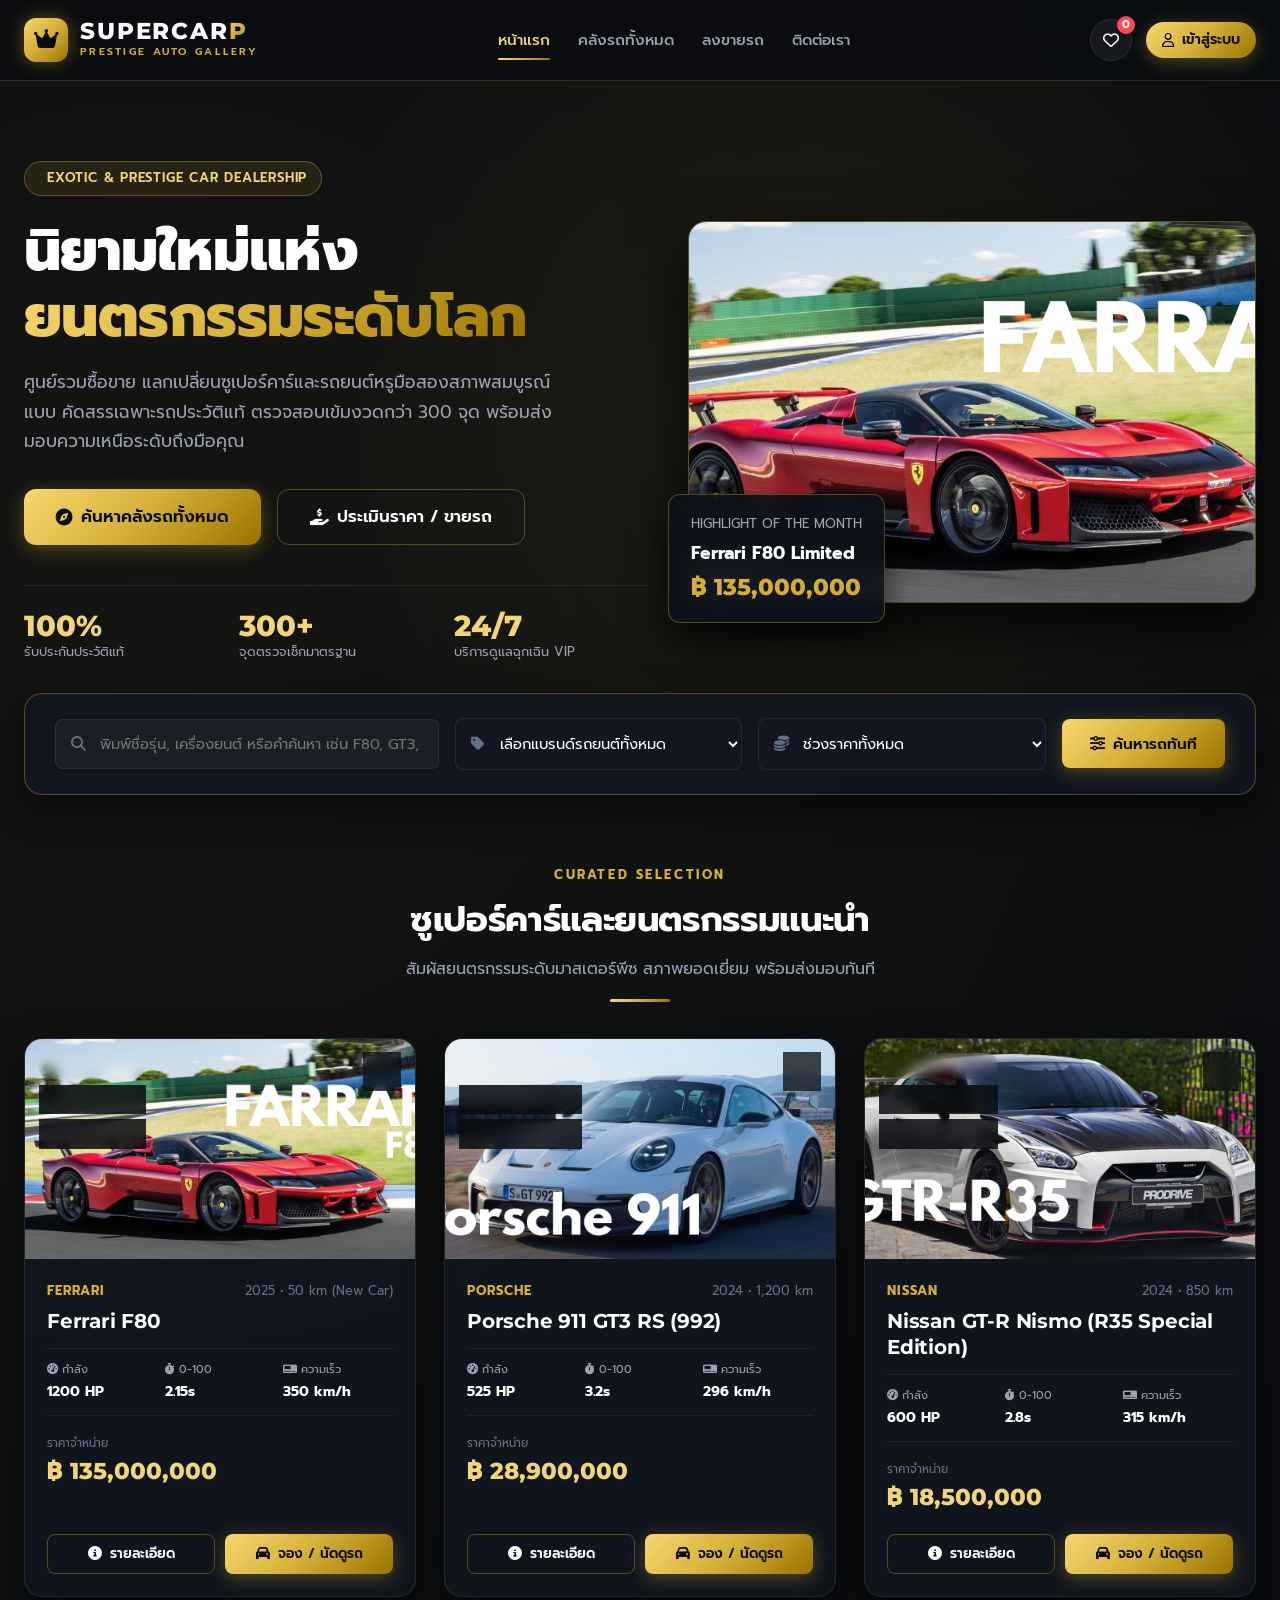
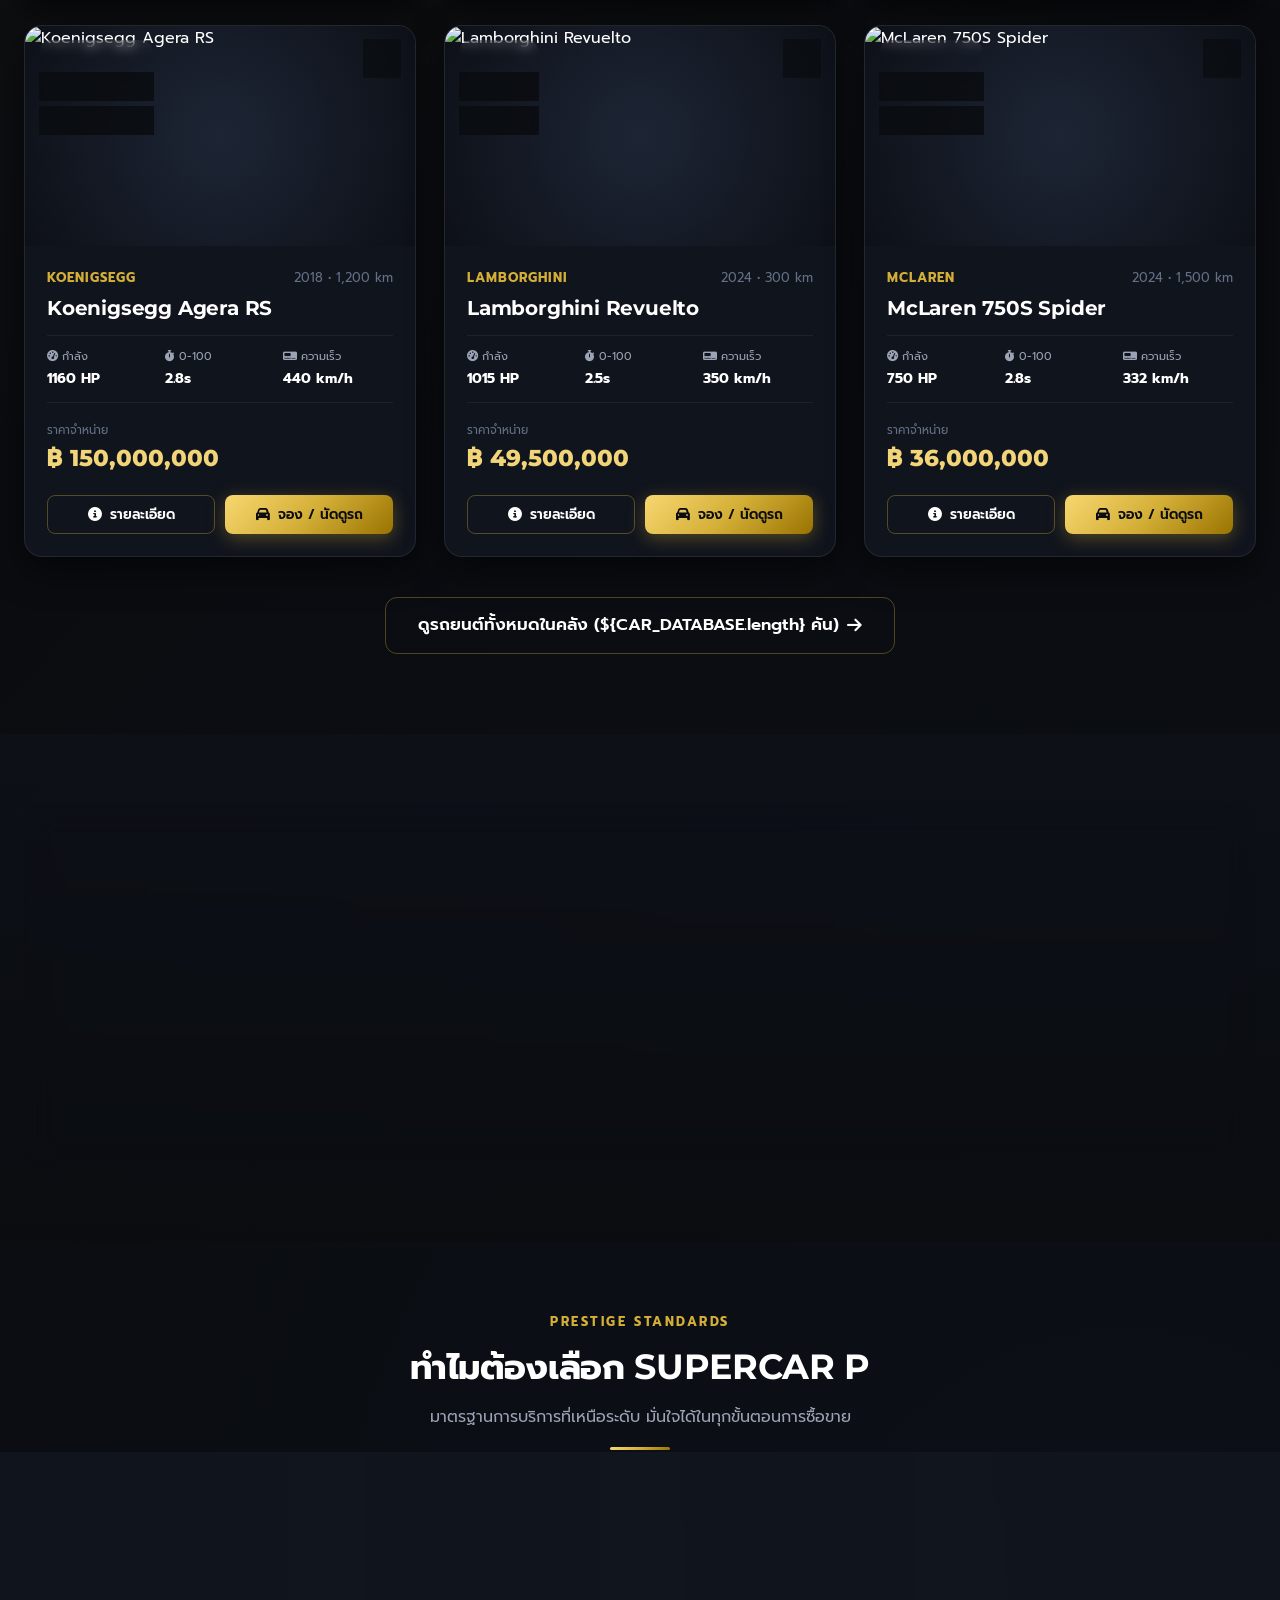
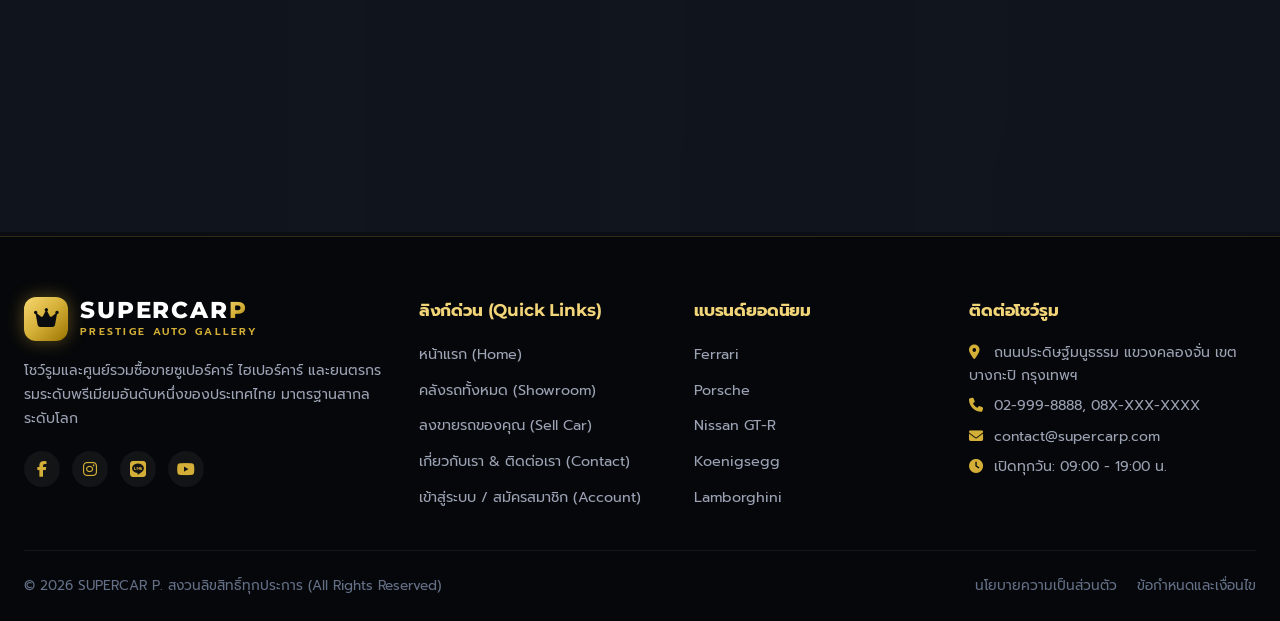
==== index.html @ a07b2f20 "final" ====
<!DOCTYPE html>
<html lang="th">
<head>
  <meta charset="UTF-8">
  <meta name="viewport" content="width=device-width, initial-scale=1.0">
  <title>SUPERCAR P | ศูนย์รวมซื้อขายซูเปอร์คาร์และรถยนต์หรูระดับพรีเมียม</title>
  
  <!-- FontAwesome Icons -->
  <link rel="stylesheet" href="https://cdnjs.cloudflare.com/ajax/libs/font-awesome/6.5.1/css/all.min.css">
  
  <!-- Unified Master Stylesheet -->
  <link rel="stylesheet" href="style.css">
</head>
<body>

  <!-- ================= 1. HEADER / NAVIGATION ================= -->
  <header class="main-header" id="navbar">
    <div class="container header-container">
      <a href="index.html" class="brand-logo">
        <span class="logo-mark"><i class="fa-solid fa-crown"></i></span>
        <div class="logo-text">
          <span class="logo-title">SUPERCAR<span class="accent-gold">P</span></span>
          <span class="logo-sub">PRESTIGE AUTO GALLERY</span>
        </div>
      </a>

      <!-- Desktop Navigation -->
      <nav class="nav-menu" id="navMenu">
        <a href="index.html" class="nav-link active">หน้าแรก</a>
        <a href="cars.html" class="nav-link">คลังรถทั้งหมด</a>
        <a href="sell.html" class="nav-link">ลงขายรถ</a>
        <a href="contact.html" class="nav-link">ติดต่อเรา</a>
      </nav>

      <!-- Header Tools -->
      <div class="header-tools">
        <a href="sell.html" class="btn btn-outline btn-sm" style="display:none; @media(min-width:768px){display:inline-flex;}">
          <i class="fa-solid fa-plus"></i>
          <span>ลงขายรถ</span>
        </a>

        <a href="cars.html?view=wishlist" class="wishlist-btn" id="wishlistToggle" title="รถที่ถูกใจ (Wishlist)">
          <i class="fa-regular fa-heart"></i>
          <span class="badge" id="wishlistCount">0</span>
        </a>

        <!-- User Authentication State Button -->
        <div id="navbarAuth"></div>

        <!-- Mobile Menu Toggle Button -->
        <button class="mobile-toggle" id="mobileMenuBtn" aria-label="Toggle Navigation">
          <span></span>
          <span></span>
          <span></span>
        </button>
      </div>
    </div>
  </header>

  <!-- ================= 2. HERO SHOWCASE SECTION ================= -->
  <section class="hero-section">
    <div class="container">
      <div class="hero-grid">
        <div class="hero-content">
          <div class="hero-tag">
            <i class="fa-solid fa-sparkles"></i>
            <span>EXOTIC & PRESTIGE CAR DEALERSHIP</span>
          </div>

          <h1 class="hero-title">
            นิยามใหม่แห่ง<br>
            <span class="accent-gold">ยนตรกรรมระดับโลก</span>
          </h1>

          <p class="hero-desc">
            ศูนย์รวมซื้อขาย แลกเปลี่ยนซูเปอร์คาร์และรถยนต์หรูมือสองสภาพสมบูรณ์แบบ คัดสรรเฉพาะรถประวัติแท้ ตรวจสอบเข้มงวดกว่า 300 จุด พร้อมส่งมอบความเหนือระดับถึงมือคุณ
          </p>

          <div class="hero-cta-group">
            <a href="cars.html" class="btn btn-gold btn-lg">
              <i class="fa-solid fa-compass"></i>
              <span>ค้นหาคลังรถทั้งหมด</span>
            </a>
            <a href="sell.html" class="btn btn-outline btn-lg">
              <i class="fa-solid fa-hand-holding-dollar"></i>
              <span>ประเมินราคา / ขายรถ</span>
            </a>
          </div>

          <div class="hero-stats">
            <div class="hero-stat-item">
              <div class="hero-stat-val">100%</div>
              <div class="hero-stat-label">รับประกันประวัติแท้</div>
            </div>
            <div class="hero-stat-item">
              <div class="hero-stat-val">300+</div>
              <div class="hero-stat-label">จุดตรวจเช็กมาตรฐาน</div>
            </div>
            <div class="hero-stat-item">
              <div class="hero-stat-val">24/7</div>
              <div class="hero-stat-label">บริการดูแลฉุกเฉิน VIP</div>
            </div>
          </div>
        </div>

        <div class="hero-visual">
          <div class="hero-img-box">
            <img src="pic/F80.png" alt="Ferrari F80 Hero Showcase" id="heroCarImage">
          </div>
          <div class="hero-float-card">
            <span class="hero-float-title">HIGHLIGHT OF THE MONTH</span>
            <div style="font-weight:700; font-size:1.1rem; color:#fff; margin:2px 0;">Ferrari F80 Limited</div>
            <div class="hero-float-price">฿ 135,000,000</div>
          </div>
        </div>
      </div>
    </div>
  </section>

  <!-- ================= 3. FAST SEARCH & FILTER WIDGET ================= -->
  <section class="search-widget-section">
    <div class="container">
      <div class="search-widget glass-panel">
        <form onsubmit="handleFastSearch(event)" class="search-form-grid">
          
          <div class="input-with-icon">
            <i class="fa-solid fa-magnifying-glass"></i>
            <input type="text" id="quickSearchQuery" class="custom-input" placeholder="พิมพ์ชื่อรุ่น, เครื่องยนต์ หรือคำค้นหา เช่น F80, GT3, R35...">
          </div>

          <div class="input-with-icon">
            <i class="fa-solid fa-tag"></i>
            <select id="quickBrandSelect" class="custom-select">
              <option value="all">เลือกแบรนด์รถยนต์ทั้งหมด</option>
              <option value="Ferrari">Ferrari (เฟอร์รารี่)</option>
              <option value="Porsche">Porsche (ปอร์เช่)</option>
              <option value="Nissan">Nissan GT-R (นิสสัน)</option>
              <option value="Koenigsegg">Koenigsegg (เคอนิกเสกข์)</option>
              <option value="Lamborghini">Lamborghini (ลัมโบร์กินี)</option>
              <option value="McLaren">McLaren (แมคลาเรน)</option>
              <option value="Rolls-Royce">Rolls-Royce (โรลส์-รอยซ์)</option>
              <option value="Aston Martin">Aston Martin (แอสตัน มาร์ติน)</option>
              <option value="Honda">Honda (ฮอนด้า)</option>
            </select>
          </div>

          <div class="input-with-icon">
            <i class="fa-solid fa-coins"></i>
            <select id="quickPriceSelect" class="custom-select">
              <option value="all">ช่วงราคาทั้งหมด</option>
              <option value="under-1m">ไม่เกิน 1 ล้านบาท</option>
              <option value="1m-20m">1,000,000 - 20,000,000 บาท</option>
              <option value="20m-50m">20,000,000 - 50,000,000 บาท</option>
              <option value="50m-plus">50,000,000 บาทขึ้นไป</option>
            </select>
          </div>

          <button type="submit" class="btn btn-gold" style="white-space:nowrap; padding:13px 28px;">
            <i class="fa-solid fa-sliders"></i>
            <span>ค้นหารถทันที</span>
          </button>

        </form>
      </div>
    </div>
  </section>

  <!-- ================= 4. FEATURED EXOTIC COLLECTION ================= -->
  <section class="showroom-section" style="padding-top: 10px;">
    <div class="container">
      <div class="section-header text-center" style="text-align:center;">
        <span class="sub-heading">CURATED SELECTION</span>
        <h2 class="main-heading">ซูเปอร์คาร์และยนตรกรรมแนะนำ</h2>
        <p class="section-desc">สัมผัสยนตรกรรมระดับมาสเตอร์พีซ สภาพยอดเยี่ยม พร้อมส่งมอบทันที</p>
        <div class="gold-divider"></div>
      </div>

      <!-- Featured Cars Grid -->
      <div class="cars-grid" id="featuredCarsContainer">
        <!-- Rendered via JS -->
      </div>

      <div style="text-align:center; margin-top:40px;">
        <a href="cars.html" class="btn btn-outline btn-lg">
          <span>ดูรถยนต์ทั้งหมดในคลัง (${CAR_DATABASE.length} คัน)</span>
          <i class="fa-solid fa-arrow-right"></i>
        </a>
      </div>
    </div>
  </section>

  <!-- ================= 5. SELL YOUR CAR PROMO BANNER ================= -->
  <section style="padding: 70px 0; background: linear-gradient(180deg, rgba(14,18,26,0.6) 0%, rgba(10,12,16,0.95) 100%);">
    <div class="container">
      <div class="glass-panel" style="padding: 45px; border: 1.5px solid var(--border-gold); background: radial-gradient(circle at 80% 50%, rgba(212,175,55,0.1) 0%, rgba(18,22,31,0.95) 70%);">
        <div style="display:grid; grid-template-columns: 1.3fr 1fr; gap:36px; align-items:center;">
          <div>
            <span class="sub-heading">PRESTIGE CONSIGNMENT & BUY-BACK</span>
            <h2 style="font-size:2.2rem; margin:10px 0 16px; line-height:1.2;">
              ต้องการส่งต่อรถหรู หรือลงขายรถของคุณ?
            </h2>
            <p style="color:var(--text-muted); font-size:1.02rem; line-height:1.7; margin-bottom:26px;">
              SUPERCAR P ให้บริการรับซื้อ รับฝากขาย และประเมินราคาซูเปอร์คาร์อย่างโปร่งใส ให้ราคาสูงที่สุดตามสภาพจริง ปิดการขายรวดเร็ว พร้อมสัญญาและบริการด้านเอกสารครบวงจร
            </p>
            <div style="display:flex; gap:16px; flex-wrap:wrap;">
              <a href="sell.html" class="btn btn-gold">
                <i class="fa-solid fa-car-on"></i>
                <span>ลงประกาศขายรถของคุณ</span>
              </a>
              <a href="contact.html" class="btn btn-outline">
                <i class="fa-solid fa-phone"></i>
                <span>ปรึกษาทีมผู้เชี่ยวชาญ</span>
              </a>
            </div>
          </div>
          <div style="display:flex; flex-direction:column; gap:16px;">
            <div style="display:flex; gap:14px; align-items:center; background:rgba(255,255,255,0.03); padding:16px; border-radius:12px; border:1px solid rgba(255,255,255,0.06);">
              <div style="width:42px; height:42px; border-radius:50%; background:var(--gold-gradient); color:#000; display:flex; align-items:center; justify-content:center; font-size:1.2rem; flex-shrink:0;">
                <i class="fa-solid fa-bolt"></i>
              </div>
              <div>
                <h4 style="font-size:1rem; color:#fff;">ประเมินราคาไว ภายใน 1 ชั่วโมง</h4>
                <p style="font-size:0.85rem; color:var(--text-muted); margin:0;">ทราบราคาเบื้องต้นทันทีโดยทีมงานผู้เชี่ยวชาญเฉพาะทาง</p>
              </div>
            </div>

            <div style="display:flex; gap:14px; align-items:center; background:rgba(255,255,255,0.03); padding:16px; border-radius:12px; border:1px solid rgba(255,255,255,0.06);">
              <div style="width:42px; height:42px; border-radius:50%; background:var(--gold-gradient); color:#000; display:flex; align-items:center; justify-content:center; font-size:1.2rem; flex-shrink:0;">
                <i class="fa-solid fa-shield-halved"></i>
              </div>
              <div>
                <h4 style="font-size:1rem; color:#fff;">การันตีเงินสด ปลอดภัย 100%</h4>
                <p style="font-size:0.85rem; color:var(--text-muted); margin:0;">จ่ายเงินสดทันทีหลังตรวจสภาพและโอนกรรมสิทธิ์ถูกต้อง</p>
              </div>
            </div>

            <div style="display:flex; gap:14px; align-items:center; background:rgba(255,255,255,0.03); padding:16px; border-radius:12px; border:1px solid rgba(255,255,255,0.06);">
              <div style="width:42px; height:42px; border-radius:50%; background:var(--gold-gradient); color:#000; display:flex; align-items:center; justify-content:center; font-size:1.2rem; flex-shrink:0;">
                <i class="fa-solid fa-users"></i>
              </div>
              <div>
                <h4 style="font-size:1rem; color:#fff;">เข้าถึงกลุ่มผู้ซื้อระดับ VVIP</h4>
                <p style="font-size:0.85rem; color:var(--text-muted); margin:0;">เครือข่ายนักสะสมและผู้หลงใหลยนตรกรรมทั่วประเทศ</p>
              </div>
            </div>
          </div>
        </div>
      </div>
    </div>
  </section>

  <!-- ================= 6. WHY CHOOSE SUPERCAR P ================= -->
  <section style="padding: 70px 0;">
    <div class="container">
      <div class="section-header text-center" style="text-align:center;">
        <span class="sub-heading">PRESTIGE STANDARDS</span>
        <h2 class="main-heading">ทำไมต้องเลือก SUPERCAR P</h2>
        <p class="section-desc">มาตรฐานการบริการที่เหนือระดับ มั่นใจได้ในทุกขั้นตอนการซื้อขาย</p>
        <div class="gold-divider"></div>
      </div>

      <div style="display:grid; grid-template-columns: repeat(auto-fit, minmax(260px, 1fr)); gap:24px; margin-top:40px;">
        <div class="glass-panel" style="padding: 28px; text-align:center;">
          <div style="width:60px; height:60px; border-radius:50%; background:rgba(212,175,55,0.1); border:1.5px solid var(--border-gold); margin:0 auto 18px; display:flex; align-items:center; justify-content:center; color:var(--color-gold); font-size:1.6rem;">
            <i class="fa-solid fa-award"></i>
          </div>
          <h3 style="font-size:1.2rem; margin-bottom:10px;">การันตีคุณภาพ 100%</h3>
          <p style="color:var(--text-muted); font-size:0.9rem; line-height:1.6;">ไม่เคยชนหนัก ไม่เคยจมน้ำ ประวัติและเลขไมล์แท้ทุกคัน มีใบรับรอง Certificate ตรวจสอบได้</p>
        </div>

        <div class="glass-panel" style="padding: 28px; text-align:center;">
          <div style="width:60px; height:60px; border-radius:50%; background:rgba(212,175,55,0.1); border:1.5px solid var(--border-gold); margin:0 auto 18px; display:flex; align-items:center; justify-content:center; color:var(--color-gold); font-size:1.6rem;">
            <i class="fa-solid fa-file-invoice-dollar"></i>
          </div>
          <h3 style="font-size:1.2rem; margin-bottom:10px;">สินเชื่อดอกเบี้ยพิเศษ</h3>
          <p style="color:var(--text-muted); font-size:0.9rem; line-height:1.6;">ร่วมมือกับสถาบันการเงินชั้นนำ อนุมัติไว เงื่อนไขยืดหยุ่น ดาวน์ต่ำ ผ่อนได้สูงสุดถึง 84 เดือน</p>
        </div>

        <div class="glass-panel" style="padding: 28px; text-align:center;">
          <div style="width:60px; height:60px; border-radius:50%; background:rgba(212,175,55,0.1); border:1.5px solid var(--border-gold); margin:0 auto 18px; display:flex; align-items:center; justify-content:center; color:var(--color-gold); font-size:1.6rem;">
            <i class="fa-solid fa-truck-ramp-box"></i>
          </div>
          <h3 style="font-size:1.2rem; margin-bottom:10px;">ส่งมอบรถระดับ White-Glove</h3>
          <p style="color:var(--text-muted); font-size:0.9rem; line-height:1.6;">บริการรถสไลด์ปิดทึบส่งมอบรถถึงหน้าประตูบ้านทั่วประเทศไทย ปลอดภัย ไร้รอยขีดข่วน</p>
        </div>

        <div class="glass-panel" style="padding: 28px; text-align:center;">
          <div style="width:60px; height:60px; border-radius:50%; background:rgba(212,175,55,0.1); border:1.5px solid var(--border-gold); margin:0 auto 18px; display:flex; align-items:center; justify-content:center; color:var(--color-gold); font-size:1.6rem;">
            <i class="fa-solid fa-headset"></i>
          </div>
          <h3 style="font-size:1.2rem; margin-bottom:10px;">บริการหลังการขาย VIP</h3>
          <p style="color:var(--text-muted); font-size:0.9rem; line-height:1.6;">รับประกันเครื่องยนต์และเกียร์ 1 ปีเต็ม พร้อมบริการช่วยเหลือฉุกเฉินตลอด 24 ชั่วโมง</p>
        </div>
      </div>
    </div>
  </section>

  <!-- ================= 7. FOOTER ================= -->
  <footer class="main-footer">
    <div class="container">
      <div class="footer-grid">
        <div>
          <div class="brand-logo" style="margin-bottom:18px;">
            <span class="logo-mark"><i class="fa-solid fa-crown"></i></span>
            <div class="logo-text">
              <span class="logo-title">SUPERCAR<span class="accent-gold">P</span></span>
              <span class="logo-sub">PRESTIGE AUTO GALLERY</span>
            </div>
          </div>
          <p style="color:var(--text-muted); font-size:0.88rem; line-height:1.7; margin-bottom:20px;">
            โชว์รูมและศูนย์รวมซื้อขายซูเปอร์คาร์ ไฮเปอร์คาร์ และยนตรกรรมระดับพรีเมียมอันดับหนึ่งของประเทศไทย มาตรฐานสากลระดับโลก
          </p>
          <div style="display:flex; gap:12px;">
            <a href="#" style="width:36px; height:36px; border-radius:50%; background:rgba(255,255,255,0.05); display:flex; align-items:center; justify-content:center; color:var(--color-gold);"><i class="fa-brands fa-facebook-f"></i></a>
            <a href="#" style="width:36px; height:36px; border-radius:50%; background:rgba(255,255,255,0.05); display:flex; align-items:center; justify-content:center; color:var(--color-gold);"><i class="fa-brands fa-instagram"></i></a>
            <a href="#" style="width:36px; height:36px; border-radius:50%; background:rgba(255,255,255,0.05); display:flex; align-items:center; justify-content:center; color:var(--color-gold);"><i class="fa-brands fa-line"></i></a>
            <a href="#" style="width:36px; height:36px; border-radius:50%; background:rgba(255,255,255,0.05); display:flex; align-items:center; justify-content:center; color:var(--color-gold);"><i class="fa-brands fa-youtube"></i></a>
          </div>
        </div>

        <div>
          <h4 class="footer-title">ลิงก์ด่วน (Quick Links)</h4>
          <ul class="footer-links">
            <li><a href="index.html">หน้าแรก (Home)</a></li>
            <li><a href="cars.html">คลังรถทั้งหมด (Showroom)</a></li>
            <li><a href="sell.html">ลงขายรถของคุณ (Sell Car)</a></li>
            <li><a href="contact.html">เกี่ยวกับเรา & ติดต่อเรา (Contact)</a></li>
            <li><a href="login.html">เข้าสู่ระบบ / สมัครสมาชิก (Account)</a></li>
          </ul>
        </div>

        <div>
          <h4 class="footer-title">แบรนด์ยอดนิยม</h4>
          <ul class="footer-links">
            <li><a href="cars.html?brand=Ferrari">Ferrari</a></li>
            <li><a href="cars.html?brand=Porsche">Porsche</a></li>
            <li><a href="cars.html?brand=Nissan">Nissan GT-R</a></li>
            <li><a href="cars.html?brand=Koenigsegg">Koenigsegg</a></li>
            <li><a href="cars.html?brand=Lamborghini">Lamborghini</a></li>
          </ul>
        </div>

        <div>
          <h4 class="footer-title">ติดต่อโชว์รูม</h4>
          <p style="color:var(--text-muted); font-size:0.88rem; margin-bottom:8px;">
            <i class="fa-solid fa-location-dot" style="color:var(--color-gold); width:20px;"></i>
            ถนนประดิษฐ์มนูธรรม แขวงคลองจั่น เขตบางกะปิ กรุงเทพฯ
          </p>
          <p style="color:var(--text-muted); font-size:0.88rem; margin-bottom:8px;">
            <i class="fa-solid fa-phone" style="color:var(--color-gold); width:20px;"></i>
            02-999-8888, 08X-XXX-XXXX
          </p>
          <p style="color:var(--text-muted); font-size:0.88rem; margin-bottom:8px;">
            <i class="fa-solid fa-envelope" style="color:var(--color-gold); width:20px;"></i>
            contact@supercarp.com
          </p>
          <p style="color:var(--text-muted); font-size:0.88rem;">
            <i class="fa-solid fa-clock" style="color:var(--color-gold); width:20px;"></i>
            เปิดทุกวัน: 09:00 - 19:00 น.
          </p>
        </div>
      </div>

      <div class="footer-bottom">
        <div>© 2026 SUPERCAR P. สงวนลิขสิทธิ์ทุกประการ (All Rights Reserved)</div>
        <div style="display:flex; gap:20px;">
          <a href="#" style="color:var(--text-dim);">นโยบายความเป็นส่วนตัว</a>
          <a href="#" style="color:var(--text-dim);">ข้อกำหนดและเงื่อนไข</a>
        </div>
      </div>
    </div>
  </footer>

  <!-- Scripts -->
  <script src="js/cars-data.js"></script>
  <script>
    // Render Featured Cars
    document.addEventListener("DOMContentLoaded", () => {
      const container = document.getElementById("featuredCarsContainer");
      if (!container) return;

      const wishlist = getWishlist();
      const featuredCars = CAR_DATABASE.slice(0, 6);

      container.innerHTML = featuredCars.map(car => {
        const isFav = wishlist.includes(car.id);
        return `
          <div class="car-card">
            <div class="car-img-wrapper">
              <img src="${car.image}" alt="${car.name}" loading="lazy">
              
              <div class="car-card-badges">
                ${car.badges.map((b, i) => `
                  <span class="badge-pill ${i === 0 ? 'gold' : 'dark'}">${b}</span>
                `).join('')}
              </div>

              <button class="card-fav-btn ${isFav ? 'active' : ''}" 
                      data-wishlist-id="${car.id}"
                      onclick="toggleWishlist(${car.id}, event)" 
                      title="ถูกใจ">
                <i class="${isFav ? 'fa-solid' : 'fa-regular'} fa-heart" ${isFav ? 'style="color:#ff4757;"' : ''}></i>
              </button>
            </div>

            <div class="car-info">
              <div class="car-meta-top">
                <span class="car-brand-name">${car.brand}</span>
                <span class="car-year">${car.year} • ${car.mileage}</span>
              </div>

              <h3 class="car-title">${car.name}</h3>

              <div class="car-specs-grid">
                <div class="spec-cell">
                  <span class="spec-cell-label"><i class="fa-solid fa-gauge-high"></i> กำลัง</span>
                  <span class="spec-cell-val">${car.hp} HP</span>
                </div>
                <div class="spec-cell">
                  <span class="spec-cell-label"><i class="fa-solid fa-stopwatch"></i> 0-100</span>
                  <span class="spec-cell-val">${car.acceleration}</span>
                </div>
                <div class="spec-cell">
                  <span class="spec-cell-label"><i class="fa-solid fa-tachograph-digital"></i> ความเร็ว</span>
                  <span class="spec-cell-val">${car.topSpeed}</span>
                </div>
              </div>

              <div class="car-price-row">
                <span class="price-caption">ราคาจำหน่าย</span>
                <span class="price-number">฿ ${car.priceDisplay}</span>
              </div>

              <div class="car-actions">
                <a href="car_details.html?id=${car.id}" class="btn btn-outline btn-sm">
                  <i class="fa-solid fa-circle-info"></i> รายละเอียด
                </a>
                <a href="car_details.html?id=${car.id}&action=booking" class="btn btn-gold btn-sm">
                  <i class="fa-solid fa-car"></i> จอง / นัดดูรถ
                </a>
              </div>
            </div>
          </div>
        `;
      }).join('');
    });

    // Fast Search Handler
    function handleFastSearch(e) {
      e.preventDefault();
      const q = document.getElementById("quickSearchQuery").value.trim();
      const brand = document.getElementById("quickBrandSelect").value;
      const price = document.getElementById("quickPriceSelect").value;

      const params = new URLSearchParams();
      if (q) params.set("q", q);
      if (brand && brand !== "all") params.set("brand", brand);
      if (price && price !== "all") params.set("price", price);

      window.location.href = `cars.html?${params.toString()}`;
    }
  </script>
</body>
</html>
---- style.css ----
/* ===================================================================
   SUPERCAR P - Luxury & Supercar Dealership Master Stylesheet
   Unified Theme: Dark Obsidian & Radiant Gold (Prestige Auto Gallery)
   =================================================================== */

@import url('https://fonts.googleapis.com/css2?family=Montserrat:ital,wght@0,300;0,400;0,500;0,600;0,700;0,800;1,300&family=Prompt:wght@300;400;500;600;700&display=swap');

:root {
  --bg-main: #0a0c10;
  --bg-surface: #0f1219;
  --bg-card: rgba(18, 22, 31, 0.88);
  --bg-card-hover: rgba(26, 32, 45, 0.96);
  --bg-glass: rgba(15, 19, 27, 0.75);
  --border-glass: rgba(255, 255, 255, 0.08);
  --border-gold: rgba(212, 175, 55, 0.35);

  --color-gold: #d4af37;
  --color-gold-light: #f3d579;
  --color-gold-dark: #aa8214;
  --gold-gradient: linear-gradient(135deg, #f7d770 0%, #d4af37 50%, #997300 100%);
  --gold-glow: 0 0 25px rgba(212, 175, 55, 0.28);

  --text-main: #ffffff;
  --text-muted: #9ba3b4;
  --text-dim: #647087;

  --font-primary: 'Prompt', 'Montserrat', -apple-system, BlinkMacSystemFont, sans-serif;
  --font-en: 'Montserrat', 'Prompt', sans-serif;

  --transition-smooth: all 0.3s cubic-bezier(0.25, 0.8, 0.25, 1);
  --shadow-card: 0 14px 34px rgba(0, 0, 0, 0.55);
  --shadow-glow: 0 0 30px rgba(212, 175, 55, 0.15);
  --radius-lg: 18px;
  --radius-md: 12px;
  --radius-sm: 8px;
}

* {
  margin: 0;
  padding: 0;
  box-sizing: border-box;
}

html {
  scroll-behavior: smooth;
  font-size: 16px;
}

body {
  background-color: var(--bg-main);
  color: var(--text-main);
  font-family: var(--font-primary);
  line-height: 1.6;
  overflow-x: hidden;
  min-height: 100vh;
  display: flex;
  flex-direction: column;
  background-image: 
    radial-gradient(circle at 12% 15%, rgba(212, 175, 55, 0.05) 0%, transparent 45%),
    radial-gradient(circle at 88% 85%, rgba(45, 80, 150, 0.05) 0%, transparent 45%);
}

/* Typography & General */
h1, h2, h3, h4, h5, h6 {
  font-family: var(--font-en);
  font-weight: 700;
  color: var(--text-main);
  letter-spacing: -0.01em;
}

a {
  color: inherit;
  text-decoration: none;
  transition: var(--transition-smooth);
}

.container {
  max-width: 1280px;
  margin: 0 auto;
  padding: 0 24px;
}

.accent-gold {
  color: var(--color-gold);
  background: var(--gold-gradient);
  -webkit-background-clip: text;
  -webkit-text-fill-color: transparent;
}

.gold-divider {
  width: 60px;
  height: 3px;
  background: var(--gold-gradient);
  margin: 16px auto;
  border-radius: 2px;
}

.glass-panel {
  background: var(--bg-card);
  backdrop-filter: blur(16px);
  -webkit-backdrop-filter: blur(16px);
  border: 1px solid var(--border-glass);
  border-radius: var(--radius-lg);
  box-shadow: var(--shadow-card);
}

/* ===================================================================
   BUTTONS
   =================================================================== */
.btn {
  display: inline-flex;
  align-items: center;
  justify-content: center;
  gap: 8px;
  padding: 12px 24px;
  font-family: var(--font-primary);
  font-size: 0.95rem;
  font-weight: 600;
  border-radius: var(--radius-sm);
  cursor: pointer;
  border: none;
  transition: var(--transition-smooth);
  text-decoration: none;
}

.btn-gold {
  background: var(--gold-gradient);
  color: #0b0c10 !important;
  box-shadow: 0 4px 18px rgba(212, 175, 55, 0.35);
}

.btn-gold:hover {
  transform: translateY(-2px);
  box-shadow: 0 8px 25px rgba(212, 175, 55, 0.5);
  filter: brightness(1.08);
}

.btn-outline {
  background: transparent;
  color: var(--text-main);
  border: 1.5px solid var(--border-gold);
}

.btn-outline:hover {
  background: rgba(212, 175, 55, 0.12);
  border-color: var(--color-gold-light);
  color: var(--color-gold-light);
  transform: translateY(-2px);
}

.btn-sm {
  padding: 8px 16px;
  font-size: 0.85rem;
}

.btn-lg {
  padding: 14px 32px;
  font-size: 1.05rem;
  border-radius: var(--radius-md);
}

/* ===================================================================
   UNIFIED HEADER & NAVIGATION
   =================================================================== */
.main-header {
  position: sticky;
  top: 0;
  z-index: 1000;
  background: rgba(10, 12, 16, 0.92);
  backdrop-filter: blur(18px);
  -webkit-backdrop-filter: blur(18px);
  border-bottom: 1px solid rgba(212, 175, 55, 0.2);
  transition: var(--transition-smooth);
}

.main-header.scrolled {
  background: rgba(8, 10, 14, 0.98);
  box-shadow: 0 10px 30px rgba(0, 0, 0, 0.7);
  border-bottom-color: rgba(212, 175, 55, 0.35);
}

.header-container {
  display: flex;
  align-items: center;
  justify-content: space-between;
  height: 80px;
}

.brand-logo {
  display: flex;
  align-items: center;
  gap: 12px;
}

.logo-mark {
  width: 44px;
  height: 44px;
  background: var(--gold-gradient);
  border-radius: 12px;
  display: flex;
  align-items: center;
  justify-content: center;
  color: #0b0c10;
  font-size: 1.35rem;
  box-shadow: 0 0 18px rgba(212, 175, 55, 0.4);
}

.logo-text {
  display: flex;
  flex-direction: column;
}

.logo-title {
  font-family: var(--font-en);
  font-size: 1.45rem;
  font-weight: 800;
  letter-spacing: 0.08em;
  color: #ffffff;
  line-height: 1.1;
}

.logo-sub {
  font-size: 0.65rem;
  letter-spacing: 0.22em;
  color: var(--color-gold);
  font-weight: 600;
}

.nav-menu {
  display: flex;
  align-items: center;
  gap: 28px;
}

.nav-link {
  font-size: 0.95rem;
  font-weight: 500;
  color: var(--text-muted);
  position: relative;
  padding: 6px 0;
}

.nav-link:hover,
.nav-link.active {
  color: var(--color-gold-light);
}

.nav-link.active::after,
.nav-link:hover::after {
  content: '';
  position: absolute;
  bottom: -2px;
  left: 0;
  width: 100%;
  height: 2px;
  background: var(--gold-gradient);
  border-radius: 2px;
}

.header-tools {
  display: flex;
  align-items: center;
  gap: 14px;
}

.wishlist-btn {
  background: rgba(255, 255, 255, 0.05);
  border: 1px solid var(--border-glass);
  color: var(--text-main);
  width: 42px;
  height: 42px;
  border-radius: 50%;
  display: flex;
  align-items: center;
  justify-content: center;
  position: relative;
  cursor: pointer;
  transition: var(--transition-smooth);
}

.wishlist-btn:hover {
  border-color: var(--color-gold);
  color: var(--color-gold);
  background: rgba(212, 175, 55, 0.1);
}

.wishlist-btn .badge {
  position: absolute;
  top: -4px;
  right: -4px;
  background: #ff4757;
  color: #fff;
  font-size: 0.7rem;
  font-weight: 700;
  width: 18px;
  height: 18px;
  border-radius: 50%;
  display: flex;
  align-items: center;
  justify-content: center;
}

.mobile-toggle {
  display: none;
  flex-direction: column;
  gap: 5px;
  background: none;
  border: none;
  cursor: pointer;
  padding: 8px;
}

.mobile-toggle span {
  width: 24px;
  height: 2px;
  background: var(--text-main);
  transition: var(--transition-smooth);
}

/* ===================================================================
   HERO SECTION (HOME)
   =================================================================== */
.hero-section {
  position: relative;
  min-height: 600px;
  padding: 80px 0 60px;
  display: flex;
  align-items: center;
  background: radial-gradient(circle at 65% 50%, rgba(212, 175, 55, 0.08) 0%, transparent 60%);
  overflow: hidden;
}

.hero-grid {
  display: grid;
  grid-template-columns: 1.1fr 1fr;
  align-items: center;
  gap: 40px;
}

.hero-tag {
  display: inline-flex;
  align-items: center;
  gap: 8px;
  padding: 6px 14px;
  background: rgba(212, 175, 55, 0.1);
  border: 1px solid var(--border-gold);
  border-radius: 30px;
  color: var(--color-gold-light);
  font-size: 0.82rem;
  font-weight: 600;
  margin-bottom: 20px;
  letter-spacing: 0.06em;
}

.hero-title {
  font-size: clamp(2.4rem, 4.5vw, 3.8rem);
  line-height: 1.15;
  margin-bottom: 20px;
  font-weight: 800;
}

.hero-desc {
  font-size: 1.08rem;
  color: var(--text-muted);
  margin-bottom: 32px;
  max-width: 540px;
  line-height: 1.7;
}

.hero-cta-group {
  display: flex;
  flex-wrap: wrap;
  gap: 16px;
  margin-bottom: 40px;
}

.hero-stats {
  display: grid;
  grid-template-columns: repeat(3, 1fr);
  gap: 20px;
  padding-top: 24px;
  border-top: 1px solid rgba(255, 255, 255, 0.08);
}

.hero-stat-val {
  font-family: var(--font-en);
  font-size: 1.8rem;
  font-weight: 800;
  color: var(--color-gold-light);
  line-height: 1.1;
}

.hero-stat-label {
  font-size: 0.8rem;
  color: var(--text-muted);
}

.hero-visual {
  position: relative;
}

.hero-img-box {
  position: relative;
  border-radius: var(--radius-lg);
  overflow: hidden;
  box-shadow: 0 25px 60px rgba(0, 0, 0, 0.8);
  border: 1.5px solid var(--border-gold);
}

.hero-img-box img {
  width: 100%;
  height: 380px;
  object-fit: cover;
  display: block;
  transition: transform 0.6s ease;
}

.hero-img-box:hover img {
  transform: scale(1.04);
}

.hero-float-card {
  position: absolute;
  bottom: -20px;
  left: -20px;
  background: rgba(14, 18, 26, 0.92);
  backdrop-filter: blur(12px);
  border: 1px solid var(--border-gold);
  border-radius: var(--radius-md);
  padding: 16px 22px;
  box-shadow: 0 15px 35px rgba(0, 0, 0, 0.6);
}

.hero-float-title {
  font-size: 0.82rem;
  color: var(--text-muted);
}

.hero-float-price {
  font-family: var(--font-en);
  font-size: 1.45rem;
  font-weight: 800;
  color: var(--color-gold);
}

/* ===================================================================
   FAST SEARCH WIDGET
   =================================================================== */
.search-widget-section {
  margin-top: -30px;
  position: relative;
  z-index: 10;
  margin-bottom: 60px;
}

.search-widget {
  padding: 24px 30px;
  border: 1.5px solid var(--border-gold);
}

.search-form-grid {
  display: grid;
  grid-template-columns: 1.6fr 1.2fr 1.2fr auto;
  gap: 16px;
  align-items: center;
}

.input-with-icon {
  position: relative;
  display: flex;
  align-items: center;
}

.input-with-icon i {
  position: absolute;
  left: 16px;
  color: var(--text-dim);
  font-size: 0.95rem;
}

.custom-input,
.custom-select {
  width: 100%;
  padding: 13px 16px 13px 44px;
  background: rgba(255, 255, 255, 0.04);
  border: 1px solid var(--border-glass);
  border-radius: var(--radius-sm);
  color: var(--text-main);
  font-family: var(--font-primary);
  font-size: 0.92rem;
  outline: none;
  transition: var(--transition-smooth);
}

.custom-select {
  padding-left: 40px;
  cursor: pointer;
  background-color: #121620;
}

.custom-input:focus,
.custom-select:focus {
  border-color: var(--color-gold);
  box-shadow: 0 0 15px rgba(212, 175, 55, 0.2);
  background: rgba(255, 255, 255, 0.07);
}

/* ===================================================================
   FILTER BAR & PILLS (CATALOG)
   =================================================================== */
.showroom-section {
  padding: 40px 0 80px;
}

.section-header {
  margin-bottom: 36px;
}

.sub-heading {
  font-size: 0.8rem;
  letter-spacing: 0.2em;
  color: var(--color-gold);
  font-weight: 700;
  display: block;
  margin-bottom: 6px;
}

.main-heading {
  font-size: 2.2rem;
  margin-bottom: 10px;
}

.section-desc {
  color: var(--text-muted);
  max-width: 600px;
  margin: 0 auto;
}

.filter-wrapper {
  padding: 24px;
  margin-bottom: 36px;
  display: flex;
  flex-direction: column;
  gap: 20px;
}

.filter-top-row {
  display: flex;
  gap: 16px;
  justify-content: space-between;
  align-items: center;
  flex-wrap: wrap;
}

.search-box {
  position: relative;
  flex: 1;
  min-width: 280px;
}

.search-box i {
  position: absolute;
  left: 16px;
  top: 50%;
  transform: translateY(-50%);
  color: var(--text-dim);
}

.search-box input {
  width: 100%;
  padding: 12px 40px 12px 44px;
  background: rgba(255, 255, 255, 0.04);
  border: 1px solid var(--border-glass);
  border-radius: var(--radius-sm);
  color: #fff;
  font-family: var(--font-primary);
  font-size: 0.95rem;
  outline: none;
  transition: var(--transition-smooth);
}

.search-box input:focus {
  border-color: var(--color-gold);
  background: rgba(255, 255, 255, 0.07);
}

.clear-search-btn {
  position: absolute;
  right: 12px;
  top: 50%;
  transform: translateY(-50%);
  background: none;
  border: none;
  color: var(--text-dim);
  cursor: pointer;
}

.filter-pills-row {
  display: flex;
  align-items: center;
  gap: 12px;
  flex-wrap: wrap;
}

.filter-label {
  font-size: 0.85rem;
  color: var(--text-muted);
  font-weight: 600;
}

.filter-pills {
  display: flex;
  gap: 8px;
  flex-wrap: wrap;
}

.pill-btn {
  background: rgba(255, 255, 255, 0.04);
  border: 1px solid var(--border-glass);
  color: var(--text-muted);
  padding: 6px 16px;
  border-radius: 20px;
  font-family: var(--font-primary);
  font-size: 0.85rem;
  font-weight: 500;
  cursor: pointer;
  transition: var(--transition-smooth);
}

.pill-btn:hover {
  color: #fff;
  border-color: rgba(212, 175, 55, 0.4);
}

.pill-btn.active {
  background: var(--gold-gradient);
  color: #0b0c10;
  font-weight: 700;
  border-color: transparent;
  box-shadow: 0 4px 14px rgba(212, 175, 55, 0.35);
}

.view-mode-buttons {
  display: flex;
  gap: 6px;
  background: rgba(255, 255, 255, 0.03);
  padding: 4px;
  border-radius: var(--radius-sm);
  border: 1px solid var(--border-glass);
}

.view-btn {
  background: none;
  border: none;
  color: var(--text-dim);
  padding: 6px 12px;
  border-radius: 6px;
  cursor: pointer;
  transition: var(--transition-smooth);
}

.view-btn.active,
.view-btn:hover {
  background: rgba(212, 175, 55, 0.2);
  color: var(--color-gold-light);
}

/* ===================================================================
   CAR CARDS & GRID
   =================================================================== */
.cars-grid {
  display: grid;
  grid-template-columns: repeat(3, 1fr);
  gap: 28px;
}

.car-card {
  background: var(--bg-card);
  border: 1px solid var(--border-glass);
  border-radius: var(--radius-lg);
  overflow: hidden;
  display: flex;
  flex-direction: column;
  transition: var(--transition-smooth);
  box-shadow: var(--shadow-card);
  position: relative;
}

.car-card:hover {
  transform: translateY(-6px);
  border-color: var(--border-gold);
  box-shadow: 0 20px 40px rgba(0, 0, 0, 0.7), var(--shadow-glow);
}

.car-img-wrapper {
  position: relative;
  height: 220px;
  background: radial-gradient(circle at center, #1d2535 0%, #0d1017 100%);
  overflow: hidden;
  display: flex;
  align-items: center;
  justify-content: center;
}

.car-img-wrapper img {
  width: 100%;
  height: 100%;
  object-fit: cover;
  transition: transform 0.5s ease;
}

.car-card:hover .car-img-wrapper img {
  transform: scale(1.06);
}

.car-card-badges {
  position: absolute;
  top: 14px;
  left: 14px;
  display: flex;
  flex-direction: column;
  gap: 6px;
  z-index: 2;
}

.badge-pill {
  padding: 4px 10px;
  border-radius: 12px;
  font-size: 0.72rem;
  font-weight: 700;
  text-transform: uppercase;
  letter-spacing: 0.05em;
  backdrop-filter: blur(6px);
}

.badge-pill.gold {
  background: var(--gold-gradient);
  color: #0b0c10;
}

.badge-pill.dark {
  background: rgba(10, 12, 16, 0.85);
  color: var(--color-gold-light);
  border: 1px solid var(--border-gold);
}

.card-fav-btn {
  position: absolute;
  top: 14px;
  right: 14px;
  width: 38px;
  height: 38px;
  border-radius: 50%;
  background: rgba(10, 12, 16, 0.75);
  backdrop-filter: blur(6px);
  border: 1px solid rgba(255, 255, 255, 0.1);
  color: #fff;
  display: flex;
  align-items: center;
  justify-content: center;
  cursor: pointer;
  z-index: 2;
  transition: var(--transition-smooth);
}

.card-fav-btn:hover {
  background: #ff4757;
  color: #fff;
  border-color: #ff4757;
  transform: scale(1.1);
}

.car-info {
  padding: 22px;
  display: flex;
  flex-direction: column;
  flex: 1;
}

.car-meta-top {
  display: flex;
  justify-content: space-between;
  align-items: center;
  margin-bottom: 6px;
}

.car-brand-name {
  font-size: 0.82rem;
  color: var(--color-gold);
  font-weight: 700;
  text-transform: uppercase;
  letter-spacing: 0.08em;
}

.car-year {
  font-size: 0.8rem;
  color: var(--text-dim);
}

.car-title {
  font-size: 1.25rem;
  margin-bottom: 14px;
  color: #ffffff;
  font-weight: 700;
  line-height: 1.3;
}

.car-specs-grid {
  display: grid;
  grid-template-columns: repeat(3, 1fr);
  gap: 8px;
  padding: 12px 0;
  border-top: 1px solid rgba(255, 255, 255, 0.06);
  border-bottom: 1px solid rgba(255, 255, 255, 0.06);
  margin-bottom: 18px;
}

.spec-cell {
  display: flex;
  flex-direction: column;
  gap: 2px;
}

.spec-cell-label {
  font-size: 0.7rem;
  color: var(--text-muted);
}

.spec-cell-val {
  font-size: 0.88rem;
  font-weight: 700;
  color: var(--text-main);
}

.car-price-row {
  margin-bottom: 18px;
}

.price-caption {
  font-size: 0.72rem;
  color: var(--text-dim);
  display: block;
}

.price-number {
  font-family: var(--font-en);
  font-size: 1.45rem;
  font-weight: 800;
  color: var(--color-gold-light);
}

.car-actions {
  display: grid;
  grid-template-columns: 1fr 1fr;
  gap: 10px;
  margin-top: auto;
}

/* List view mode */
.cars-grid.list-view {
  grid-template-columns: 1fr;
}

.cars-grid.list-view .car-card {
  flex-direction: row;
  height: 240px;
}

.cars-grid.list-view .car-img-wrapper {
  width: 320px;
  height: 100%;
  flex-shrink: 0;
}

/* ===================================================================
   CAR DETAIL PAGE SPECIFIC STYLES
   =================================================================== */
.detail-main {
  padding: 40px 0 100px;
}

.breadcrumb-nav {
  display: flex;
  align-items: center;
  gap: 8px;
  font-size: 0.85rem;
  color: var(--text-muted);
  margin-bottom: 24px;
}

.breadcrumb-nav a:hover {
  color: var(--color-gold);
}

.detail-grid {
  display: grid;
  grid-template-columns: 1.3fr 1fr;
  gap: 36px;
  margin-bottom: 40px;
}

.gallery-container {
  display: flex;
  flex-direction: column;
  gap: 14px;
}

.main-image-viewport {
  position: relative;
  background: radial-gradient(circle at center, #1b2230 0%, #0d1017 100%);
  border: 1.5px solid var(--border-gold);
  border-radius: var(--radius-lg);
  aspect-ratio: 16 / 10;
  overflow: hidden;
  box-shadow: 0 18px 45px rgba(0, 0, 0, 0.7);
}

.main-image-viewport img {
  width: 100%;
  height: 100%;
  object-fit: cover;
  transition: opacity 0.25s ease;
}

.gallery-nav-btn {
  position: absolute;
  top: 50%;
  transform: translateY(-50%);
  width: 44px;
  height: 44px;
  border-radius: 50%;
  background: rgba(10, 12, 16, 0.75);
  border: 1px solid rgba(255, 255, 255, 0.15);
  color: #fff;
  display: flex;
  align-items: center;
  justify-content: center;
  cursor: pointer;
  transition: var(--transition-smooth);
}

.gallery-nav-btn:hover {
  background: var(--gold-gradient);
  color: #0b0c10;
  border-color: transparent;
}

.gallery-nav-btn.prev { left: 14px; }
.gallery-nav-btn.next { right: 14px; }

.thumbnails-row {
  display: grid;
  grid-template-columns: repeat(5, 1fr);
  gap: 10px;
}

.thumb-item {
  aspect-ratio: 4 / 3;
  border-radius: var(--radius-sm);
  overflow: hidden;
  border: 2px solid transparent;
  cursor: pointer;
  background: #141822;
  transition: var(--transition-smooth);
  opacity: 0.6;
}

.thumb-item img {
  width: 100%;
  height: 100%;
  object-fit: cover;
}

.thumb-item:hover {
  opacity: 0.9;
}

.thumb-item.active {
  border-color: var(--color-gold);
  opacity: 1;
  box-shadow: 0 0 12px rgba(212, 175, 55, 0.35);
}

/* Detail Info Card */
.detail-info-card {
  display: flex;
  flex-direction: column;
  gap: 24px;
}

.detail-specs-table {
  width: 100%;
  border-collapse: collapse;
}

.detail-specs-table tr {
  border-bottom: 1px solid rgba(255, 255, 255, 0.06);
}

.detail-specs-table td {
  padding: 10px 4px;
  font-size: 0.9rem;
}

.detail-specs-table td:first-child {
  color: var(--text-muted);
  width: 42%;
}

.detail-specs-table td:last-child {
  color: var(--text-main);
  font-weight: 600;
}

/* Loan Calculator Card */
.calculator-card {
  padding: 26px;
  background: var(--bg-card);
  border: 1px solid var(--border-gold);
  border-radius: var(--radius-lg);
  margin-top: 30px;
}

.calc-inputs-grid {
  display: grid;
  grid-template-columns: repeat(3, 1fr);
  gap: 18px;
  margin: 20px 0;
}

.calc-result-box {
  background: rgba(212, 175, 55, 0.08);
  border: 1px solid var(--border-gold);
  border-radius: var(--radius-md);
  padding: 18px;
  text-align: center;
}

.calc-result-amount {
  font-family: var(--font-en);
  font-size: 2rem;
  font-weight: 800;
  color: var(--color-gold-light);
}

/* Seller Profile Card */
.seller-card {
  padding: 22px;
  border-radius: var(--radius-md);
  background: rgba(255, 255, 255, 0.02);
  border: 1px solid var(--border-glass);
  display: flex;
  flex-direction: column;
  gap: 16px;
}

.seller-header {
  display: flex;
  align-items: center;
  gap: 14px;
}

.seller-avatar {
  width: 56px;
  height: 56px;
  border-radius: 50%;
  object-fit: cover;
  border: 2px solid var(--border-gold);
}

/* Sticky Bottom Action Bar */
.sticky-bottom-bar {
  position: fixed;
  bottom: 0;
  left: 0;
  right: 0;
  background: rgba(10, 12, 16, 0.96);
  backdrop-filter: blur(16px);
  border-top: 1px solid var(--border-gold);
  padding: 14px 24px;
  z-index: 900;
  box-shadow: 0 -10px 30px rgba(0, 0, 0, 0.7);
}

.sticky-bar-inner {
  max-width: 1280px;
  margin: 0 auto;
  display: flex;
  align-items: center;
  justify-content: space-between;
}

/* ===================================================================
   SELL CAR FORM (SELL.HTML)
   =================================================================== */
.sell-section {
  padding: 50px 0 90px;
}

.sell-layout {
  display: grid;
  grid-template-columns: 1.25fr 1fr;
  gap: 36px;
}

.form-group {
  margin-bottom: 18px;
}

.form-group label {
  display: block;
  font-size: 0.88rem;
  font-weight: 600;
  color: var(--text-muted);
  margin-bottom: 6px;
}

.form-row {
  display: grid;
  grid-template-columns: 1fr 1fr;
  gap: 16px;
}

.custom-textarea {
  width: 100%;
  padding: 12px 16px;
  background: rgba(255, 255, 255, 0.04);
  border: 1px solid var(--border-glass);
  border-radius: var(--radius-sm);
  color: #fff;
  font-family: var(--font-primary);
  font-size: 0.92rem;
  outline: none;
  resize: vertical;
  min-height: 110px;
  transition: var(--transition-smooth);
}

.custom-textarea:focus {
  border-color: var(--color-gold);
  background: rgba(255, 255, 255, 0.07);
}

/* ===================================================================
   LOGIN & SIGN UP (LOGIN.HTML)
   =================================================================== */
.auth-wrapper {
  min-height: calc(100vh - 160px);
  display: flex;
  align-items: center;
  justify-content: center;
  padding: 60px 20px;
}

.auth-card {
  width: 100%;
  max-width: 480px;
  padding: 36px 32px;
  border: 1.5px solid var(--border-gold);
  box-shadow: 0 25px 60px rgba(0, 0, 0, 0.7);
}

.auth-tabs {
  display: grid;
  grid-template-columns: 1fr 1fr;
  gap: 6px;
  background: rgba(255, 255, 255, 0.04);
  padding: 4px;
  border-radius: var(--radius-sm);
  margin-bottom: 28px;
}

.auth-tab-btn {
  background: none;
  border: none;
  color: var(--text-muted);
  padding: 10px;
  font-family: var(--font-primary);
  font-size: 0.92rem;
  font-weight: 600;
  border-radius: 6px;
  cursor: pointer;
  transition: var(--transition-smooth);
}

.auth-tab-btn.active {
  background: var(--gold-gradient);
  color: #0b0c10;
  font-weight: 700;
}

/* ===================================================================
   CONTACT US (CONTACT.HTML)
   =================================================================== */
.contact-section {
  padding: 50px 0 90px;
}

.contact-layout {
  display: grid;
  grid-template-columns: 1fr 1.15fr;
  gap: 36px;
}

.contact-info-list {
  display: flex;
  flex-direction: column;
  gap: 18px;
}

.contact-item {
  display: flex;
  align-items: center;
  gap: 16px;
  padding: 16px;
  background: rgba(255, 255, 255, 0.02);
  border: 1px solid var(--border-glass);
  border-radius: var(--radius-md);
  transition: var(--transition-smooth);
}

.contact-item:hover {
  border-color: var(--border-gold);
  transform: translateX(4px);
}

.contact-icon {
  width: 52px;
  height: 52px;
  border-radius: 50%;
  background: var(--gold-gradient);
  color: #0b0c10;
  display: flex;
  align-items: center;
  justify-content: center;
  font-size: 1.3rem;
  flex-shrink: 0;
  box-shadow: 0 0 15px rgba(212, 175, 55, 0.35);
}

/* ===================================================================
   MODALS & TOAST
   =================================================================== */
.modal-overlay {
  position: fixed;
  inset: 0;
  background: rgba(0, 0, 0, 0.85);
  backdrop-filter: blur(8px);
  z-index: 2000;
  display: none;
  align-items: center;
  justify-content: center;
  padding: 20px;
}

.modal-box {
  background: #0f1219;
  border: 1.5px solid var(--border-gold);
  border-radius: var(--radius-lg);
  max-width: 580px;
  width: 100%;
  padding: 32px;
  position: relative;
  box-shadow: 0 25px 60px rgba(0, 0, 0, 0.9);
  animation: modalFadeIn 0.3s ease-out;
}

@keyframes modalFadeIn {
  from { opacity: 0; transform: scale(0.95); }
  to { opacity: 1; transform: scale(1); }
}

.modal-close-btn {
  position: absolute;
  top: 18px;
  right: 18px;
  background: rgba(255, 255, 255, 0.08);
  border: 1px solid rgba(255, 255, 255, 0.15);
  color: #fff;
  width: 36px;
  height: 36px;
  border-radius: 50%;
  cursor: pointer;
  display: flex;
  align-items: center;
  justify-content: center;
  transition: var(--transition-smooth);
}

.modal-close-btn:hover {
  background: #ff4757;
  border-color: #ff4757;
}

.toast-container {
  position: fixed;
  bottom: 24px;
  right: 24px;
  z-index: 9999;
  display: flex;
  flex-direction: column;
  gap: 10px;
}

.toast {
  background: #141822;
  border: 1px solid var(--border-gold);
  color: #ffffff;
  padding: 14px 20px;
  border-radius: var(--radius-md);
  box-shadow: 0 10px 30px rgba(0, 0, 0, 0.8);
  display: flex;
  align-items: center;
  gap: 12px;
  animation: slideInRight 0.3s ease-out;
  min-width: 280px;
}

.toast i {
  color: var(--color-gold);
  font-size: 1.25rem;
}

@keyframes slideInRight {
  from { transform: translateX(100%); opacity: 0; }
  to { transform: translateX(0); opacity: 1; }
}

/* ===================================================================
   UNIFIED FOOTER
   =================================================================== */
.main-footer {
  background: #06070a;
  border-top: 1px solid rgba(212, 175, 55, 0.2);
  padding: 60px 0 24px;
  margin-top: auto;
}

.footer-grid {
  display: grid;
  grid-template-columns: 1.5fr 1fr 1fr 1.2fr;
  gap: 36px;
  margin-bottom: 40px;
}

.footer-title {
  font-size: 1.05rem;
  margin-bottom: 18px;
  color: var(--color-gold-light);
}

.footer-links {
  list-style: none;
  display: flex;
  flex-direction: column;
  gap: 10px;
}

.footer-links a {
  color: var(--text-muted);
  font-size: 0.9rem;
}

.footer-links a:hover {
  color: var(--color-gold);
  padding-left: 4px;
}

.footer-bottom {
  padding-top: 24px;
  border-top: 1px solid rgba(255, 255, 255, 0.06);
  display: flex;
  justify-content: space-between;
  align-items: center;
  flex-wrap: wrap;
  gap: 16px;
  font-size: 0.85rem;
  color: var(--text-dim);
}

/* ===================================================================
   RESPONSIVE QUERIES
   =================================================================== */
@media (max-width: 1024px) {
  .hero-grid,
  .search-form-grid,
  .detail-grid,
  .sell-layout,
  .contact-layout {
    grid-template-columns: 1fr;
  }

  .cars-grid {
    grid-template-columns: repeat(2, 1fr);
  }

  .footer-grid {
    grid-template-columns: repeat(2, 1fr);
  }
}

@media (max-width: 768px) {
  .mobile-toggle {
    display: flex;
  }

  .nav-menu {
    position: absolute;
    top: 100%;
    left: 0;
    width: 100%;
    background: #090b0f;
    flex-direction: column;
    padding: 24px;
    gap: 18px;
    border-bottom: 1px solid var(--border-gold);
    transform: translateY(-150%);
    opacity: 0;
    pointer-events: none;
    transition: var(--transition-smooth);
  }

  .nav-menu.open {
    transform: translateY(0);
    opacity: 1;
    pointer-events: all;
  }

  .cars-grid {
    grid-template-columns: 1fr;
  }

  .calc-inputs-grid,
  .hero-stats,
  .footer-grid {
    grid-template-columns: 1fr;
  }

  .form-row {
    grid-template-columns: 1fr;
  }

  .thumbnails-row {
    grid-template-columns: repeat(5, 1fr);
  }
}
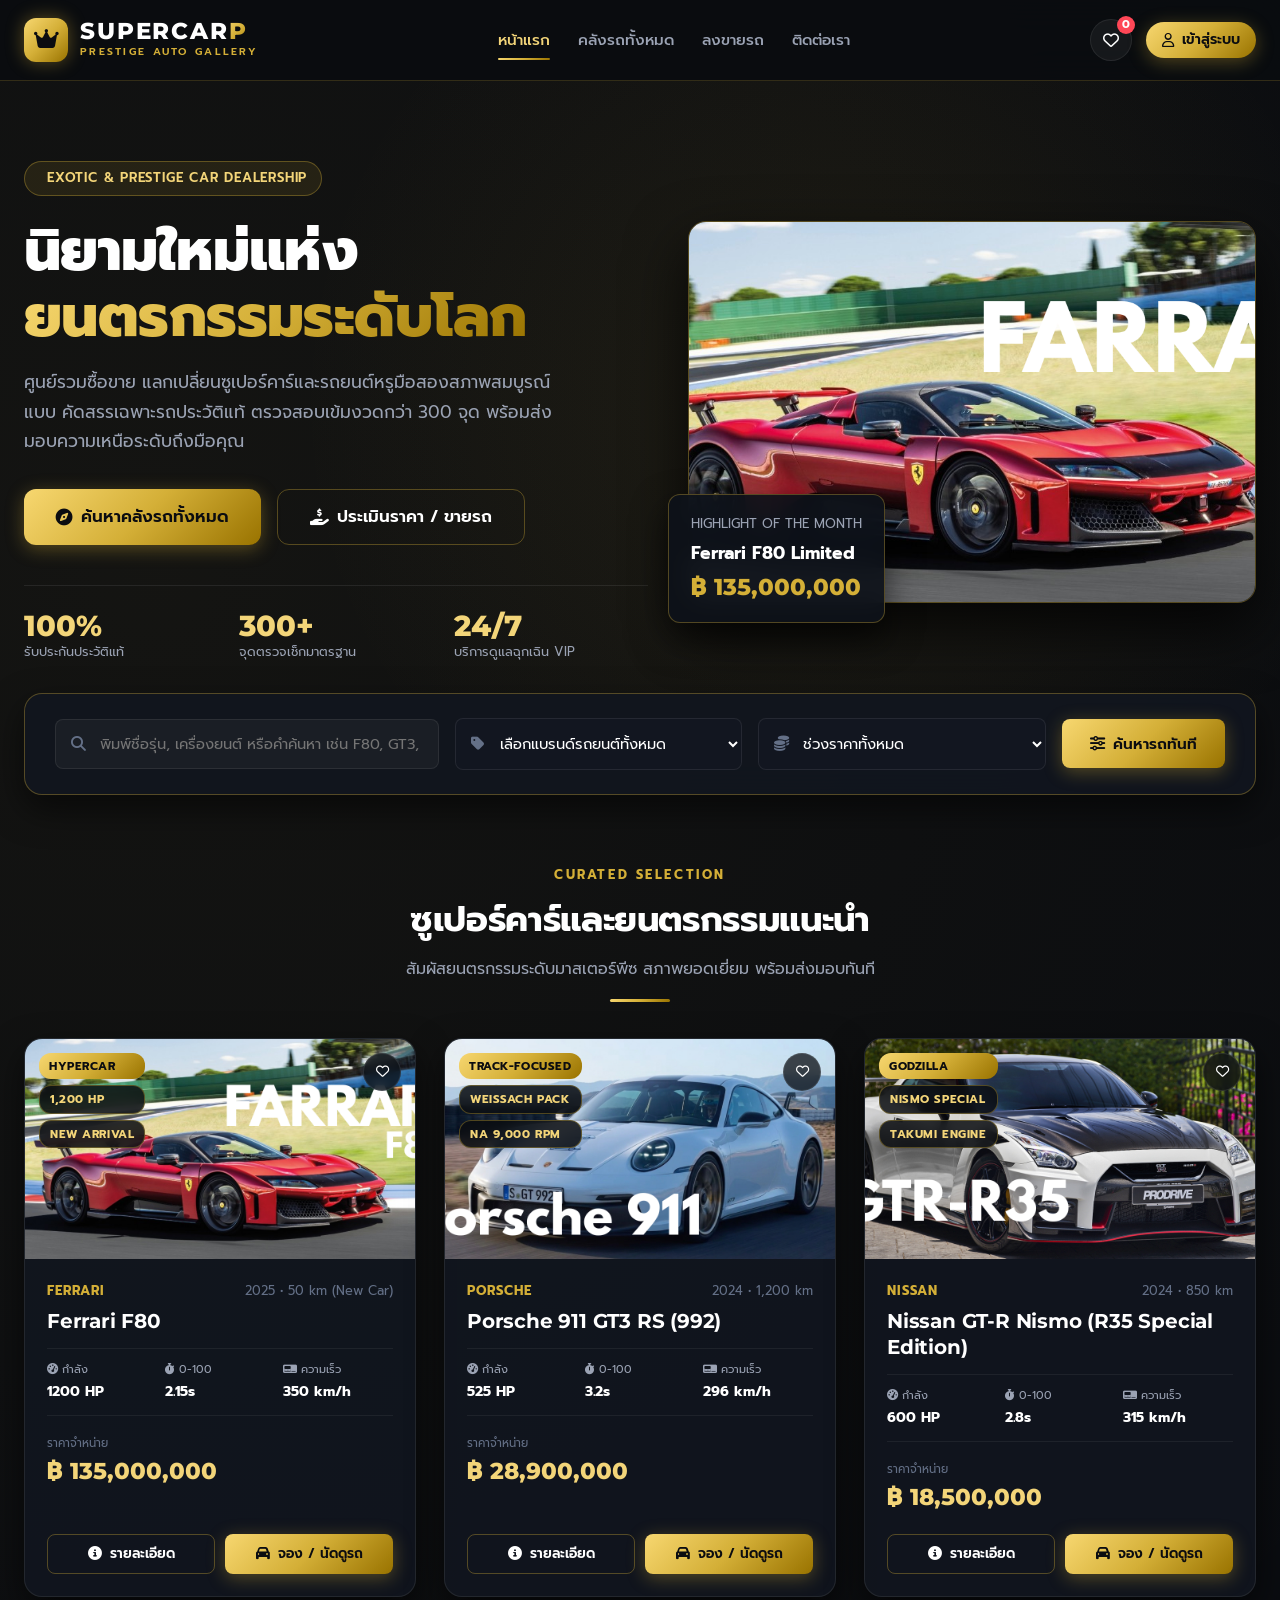
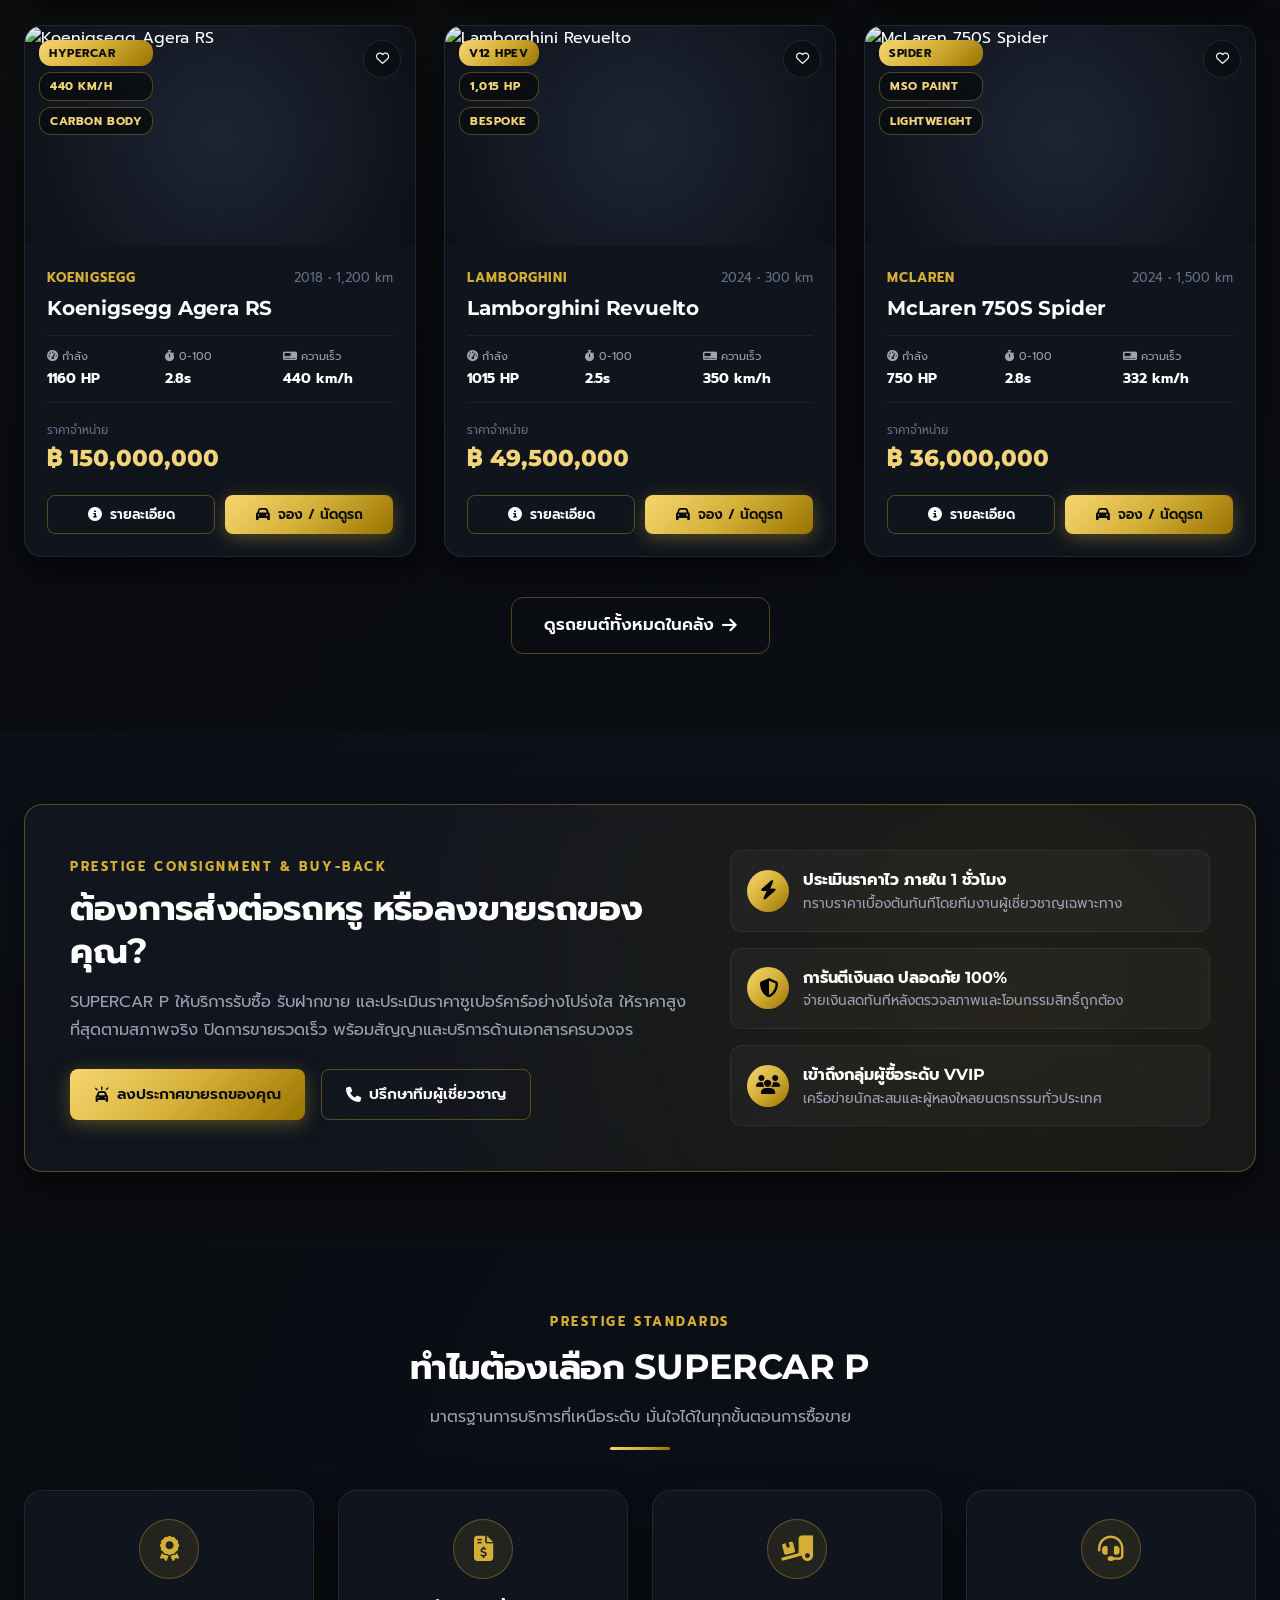
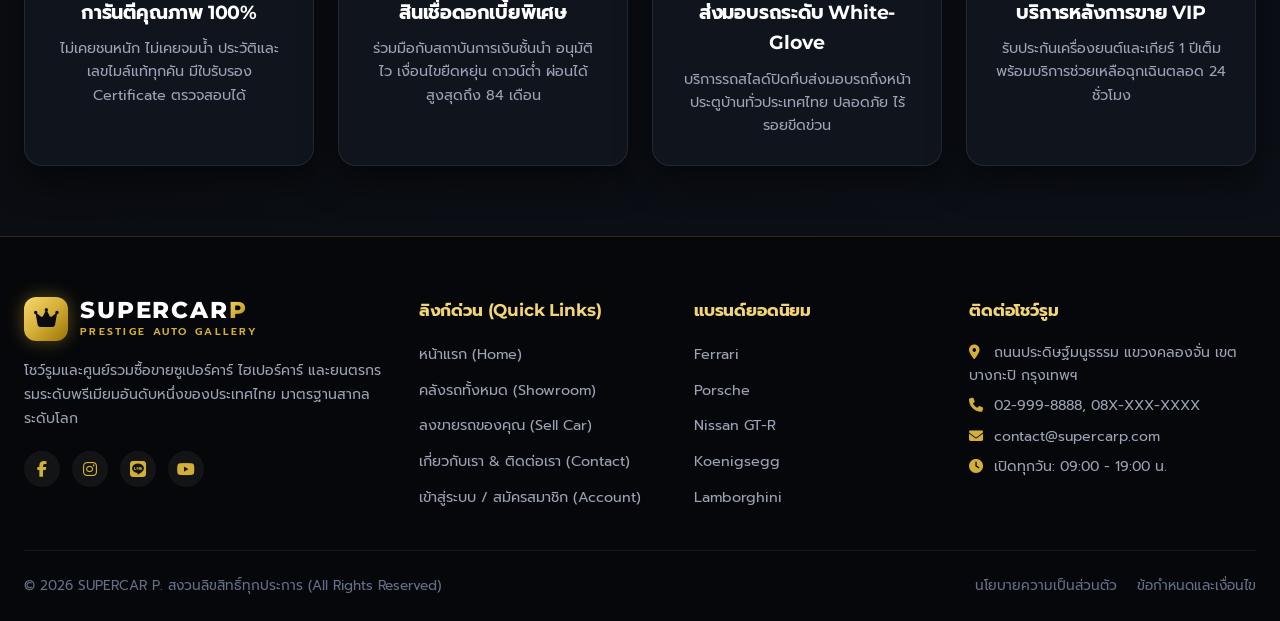
==== commit a206e485: "Edit index" ====
--- a/index.html
+++ b/index.html
@@ -182,7 +182,7 @@
 
       <div style="text-align:center; margin-top:40px;">
         <a href="cars.html" class="btn btn-outline btn-lg">
-          <span>ดูรถยนต์ทั้งหมดในคลัง (${CAR_DATABASE.length} คัน)</span>
+          <span>ดูรถยนต์ทั้งหมดในคลัง</span>
           <i class="fa-solid fa-arrow-right"></i>
         </a>
       </div>
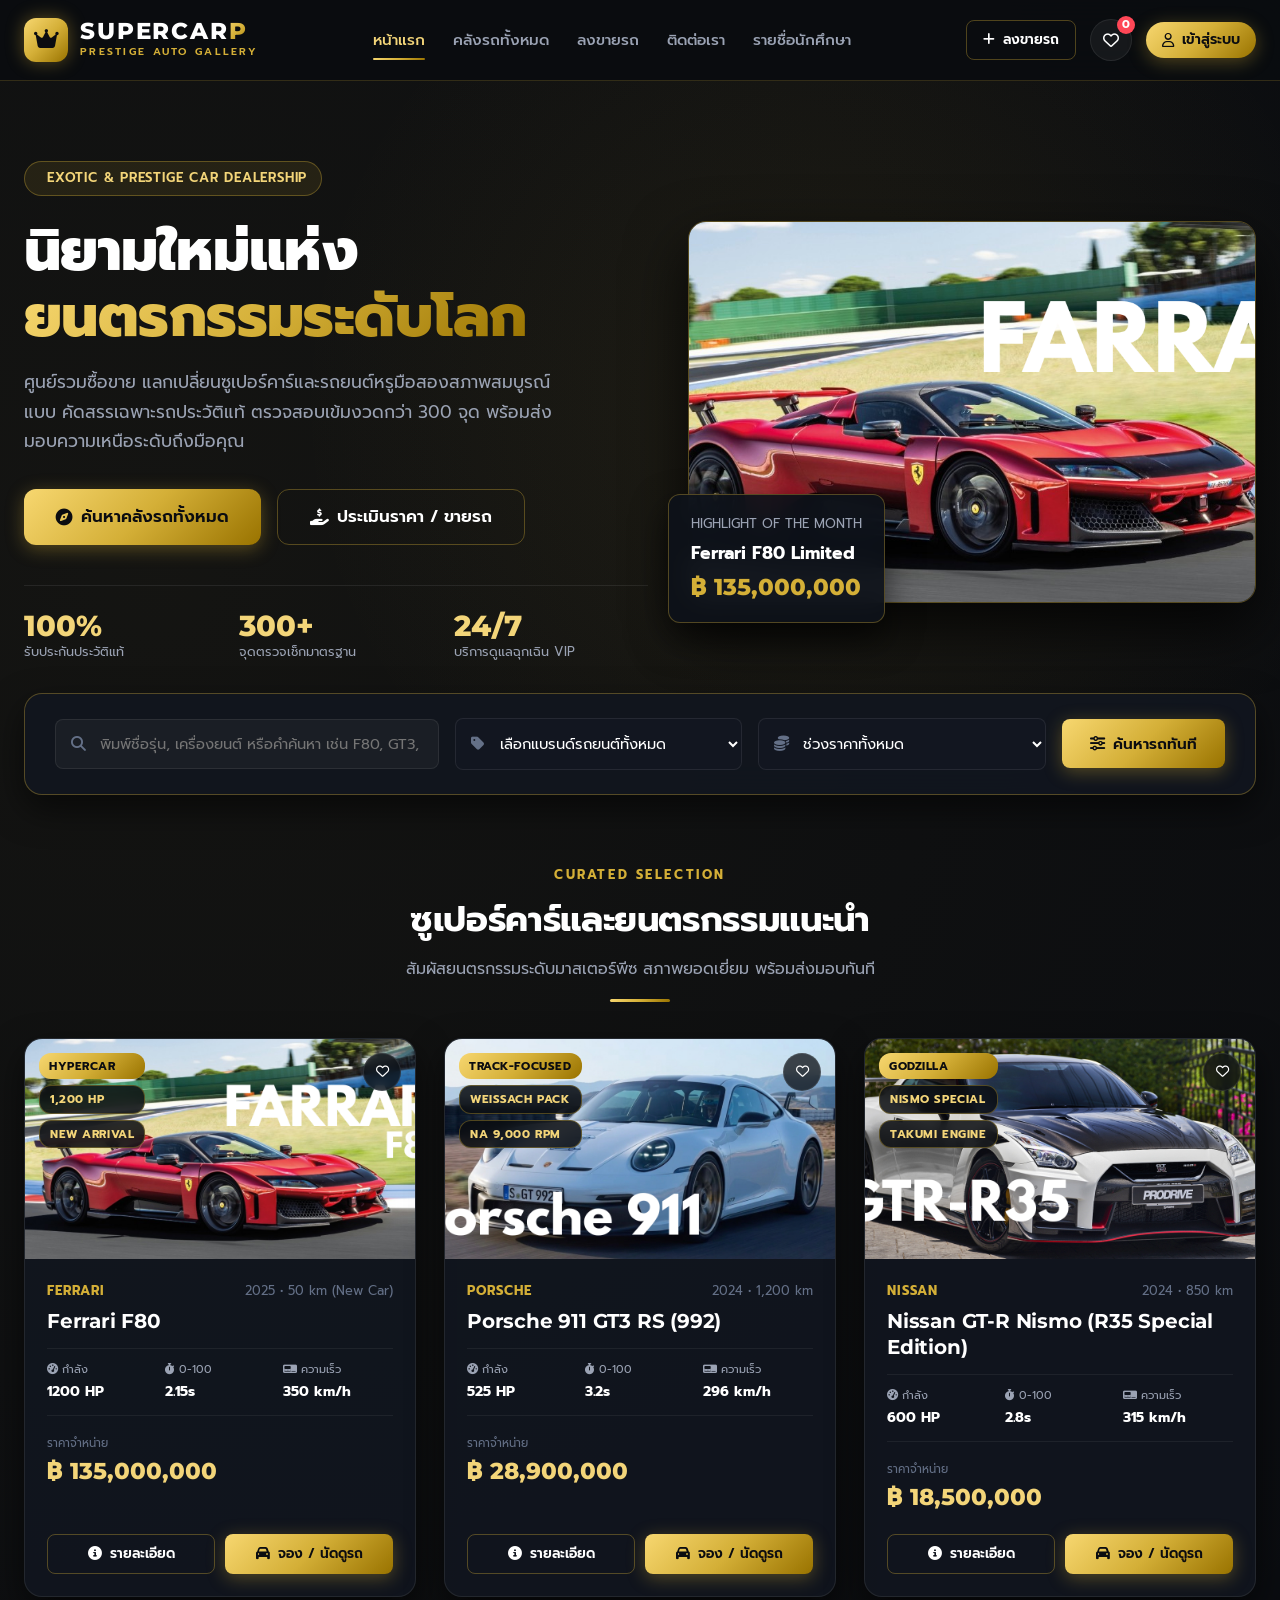
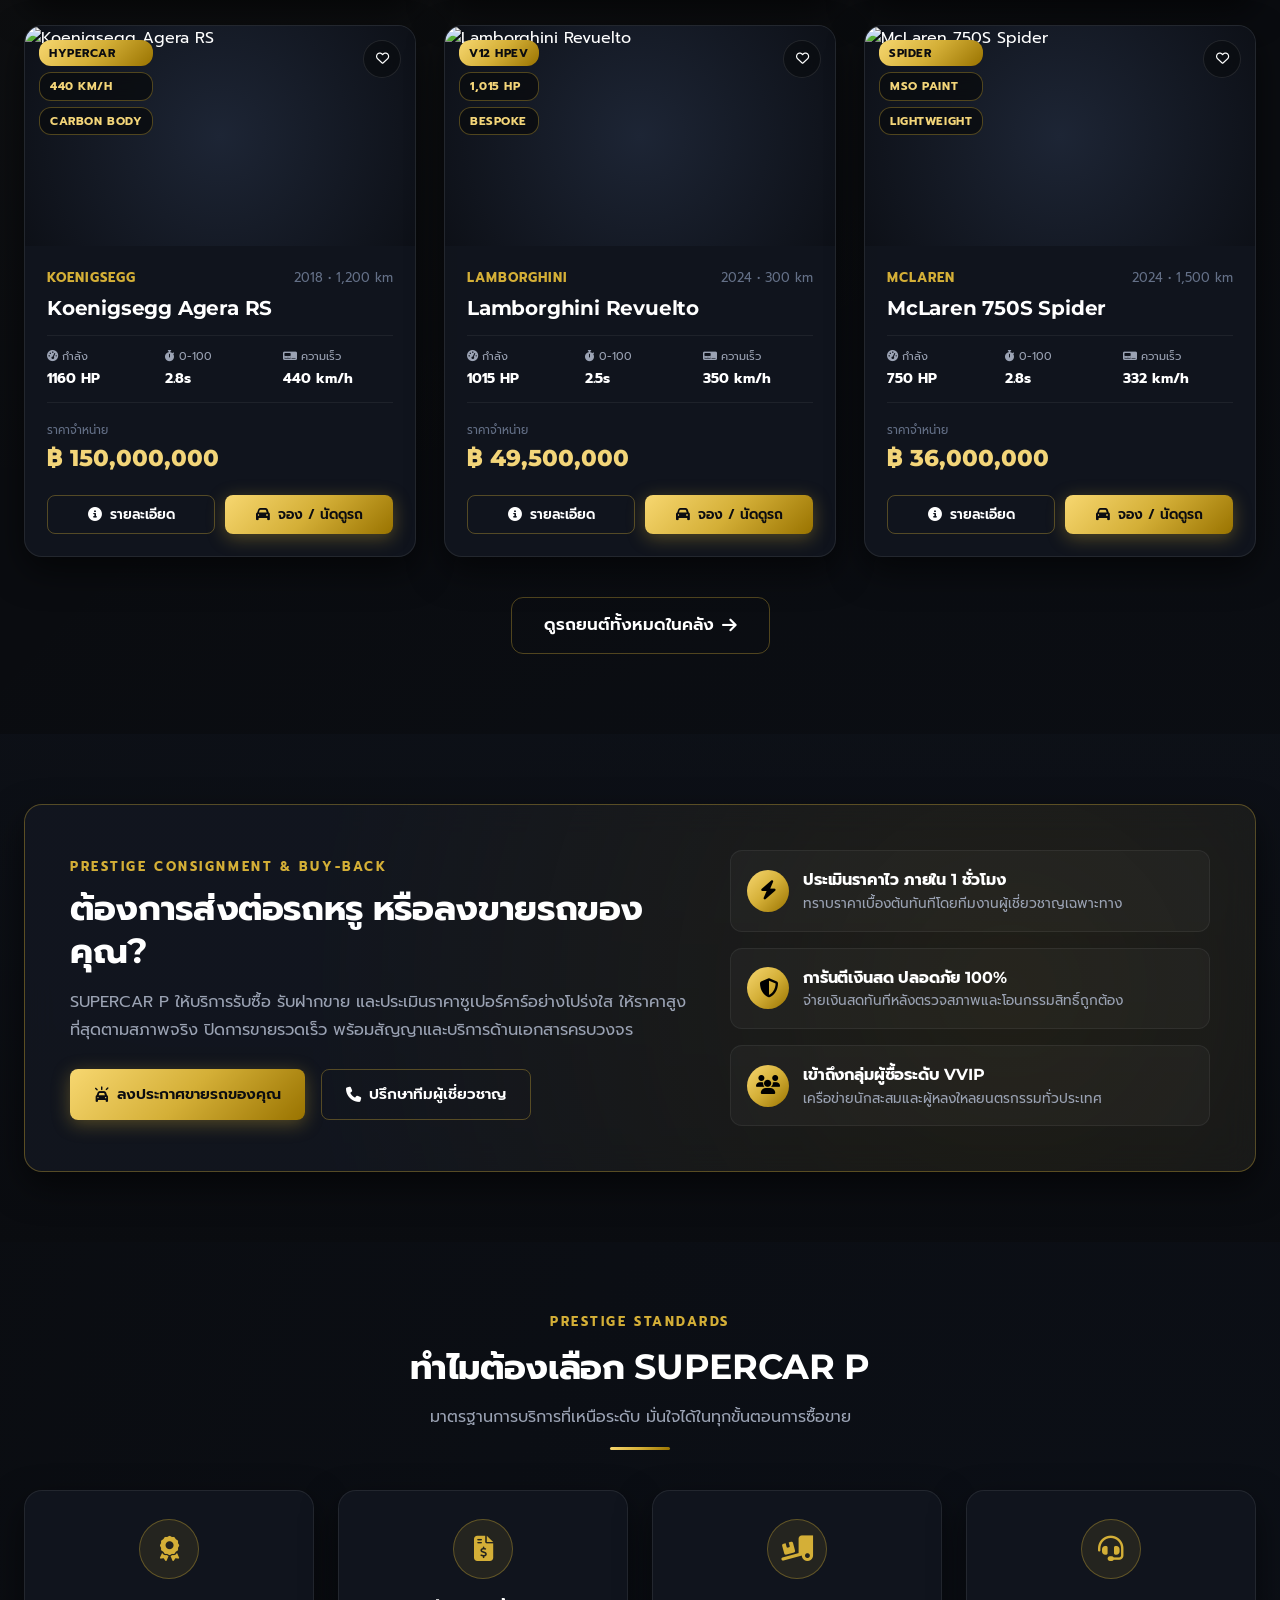
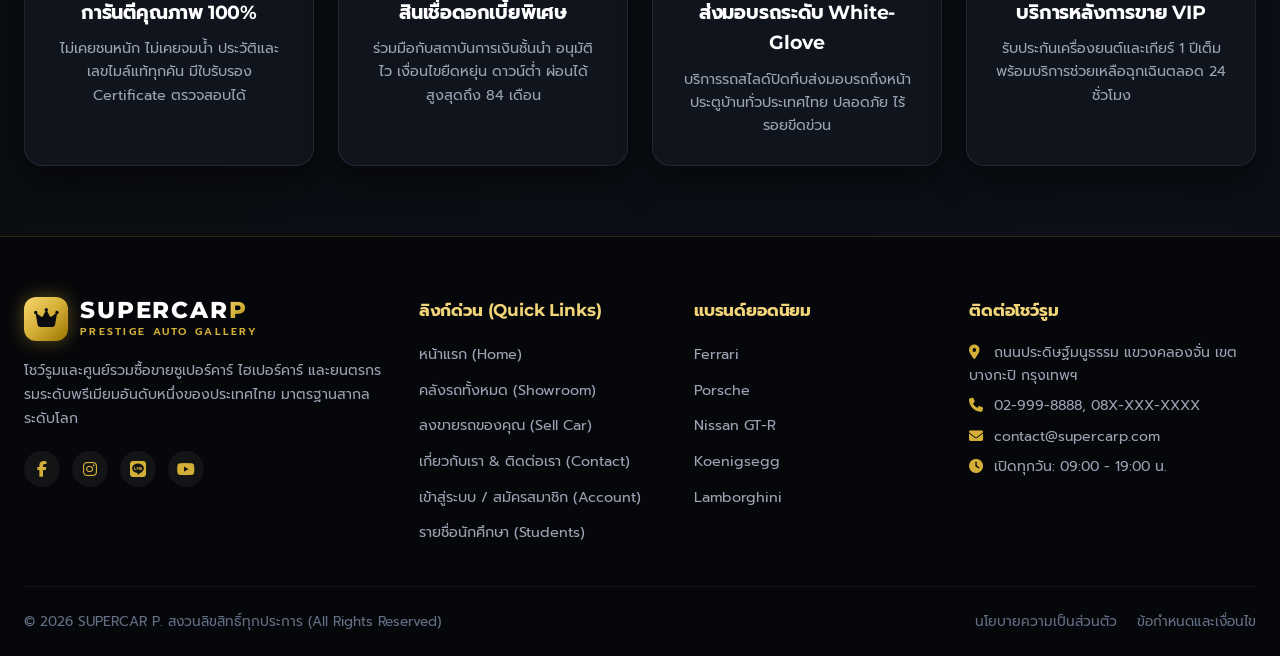
==== commit 34df0ad2: "update bug" ====
--- a/index.html
+++ b/index.html
@@ -8,8 +8,9 @@
   <!-- FontAwesome Icons -->
   <link rel="stylesheet" href="https://cdnjs.cloudflare.com/ajax/libs/font-awesome/6.5.1/css/all.min.css">
   
-  <!-- Unified Master Stylesheet -->
+  <!-- Stylesheets -->
   <link rel="stylesheet" href="style.css">
+  <link rel="stylesheet" href="css/index.css">
 </head>
 <body>
 
@@ -30,11 +31,12 @@
         <a href="cars.html" class="nav-link">คลังรถทั้งหมด</a>
         <a href="sell.html" class="nav-link">ลงขายรถ</a>
         <a href="contact.html" class="nav-link">ติดต่อเรา</a>
+        <a href="team.html" class="nav-link">รายชื่อนักศึกษา</a>
       </nav>
 
       <!-- Header Tools -->
       <div class="header-tools">
-        <a href="sell.html" class="btn btn-outline btn-sm" style="display:none; @media(min-width:768px){display:inline-flex;}">
+        <a href="sell.html" class="btn btn-outline btn-sm header-sell-btn">
           <i class="fa-solid fa-plus"></i>
           <span>ลงขายรถ</span>
         </a>
@@ -109,7 +111,7 @@
           </div>
           <div class="hero-float-card">
             <span class="hero-float-title">HIGHLIGHT OF THE MONTH</span>
-            <div style="font-weight:700; font-size:1.1rem; color:#fff; margin:2px 0;">Ferrari F80 Limited</div>
+            <div class="search-field-val">Ferrari F80 Limited</div>
             <div class="hero-float-price">฿ 135,000,000</div>
           </div>
         </div>
@@ -155,7 +157,7 @@
             </select>
           </div>
 
-          <button type="submit" class="btn btn-gold" style="white-space:nowrap; padding:13px 28px;">
+          <button type="submit" class="btn btn-gold search-submit-btn">
             <i class="fa-solid fa-sliders"></i>
             <span>ค้นหารถทันที</span>
           </button>
@@ -166,9 +168,9 @@
   </section>
 
   <!-- ================= 4. FEATURED EXOTIC COLLECTION ================= -->
-  <section class="showroom-section" style="padding-top: 10px;">
-    <div class="container">
-      <div class="section-header text-center" style="text-align:center;">
+  <section class="showroom-section featured-cars-section">
+    <div class="container">
+      <div class="section-header text-center section-header-center">
         <span class="sub-heading">CURATED SELECTION</span>
         <h2 class="main-heading">ซูเปอร์คาร์และยนตรกรรมแนะนำ</h2>
         <p class="section-desc">สัมผัสยนตรกรรมระดับมาสเตอร์พีซ สภาพยอดเยี่ยม พร้อมส่งมอบทันที</p>
@@ -180,7 +182,7 @@
         <!-- Rendered via JS -->
       </div>
 
-      <div style="text-align:center; margin-top:40px;">
+      <div class="view-all-cars-wrapper">
         <a href="cars.html" class="btn btn-outline btn-lg">
           <span>ดูรถยนต์ทั้งหมดในคลัง</span>
           <i class="fa-solid fa-arrow-right"></i>
@@ -190,19 +192,19 @@
   </section>
 
   <!-- ================= 5. SELL YOUR CAR PROMO BANNER ================= -->
-  <section style="padding: 70px 0; background: linear-gradient(180deg, rgba(14,18,26,0.6) 0%, rgba(10,12,16,0.95) 100%);">
-    <div class="container">
-      <div class="glass-panel" style="padding: 45px; border: 1.5px solid var(--border-gold); background: radial-gradient(circle at 80% 50%, rgba(212,175,55,0.1) 0%, rgba(18,22,31,0.95) 70%);">
-        <div style="display:grid; grid-template-columns: 1.3fr 1fr; gap:36px; align-items:center;">
+  <section class="consignment-section">
+    <div class="container">
+      <div class="glass-panel consignment-panel">
+        <div class="consignment-grid">
           <div>
             <span class="sub-heading">PRESTIGE CONSIGNMENT & BUY-BACK</span>
-            <h2 style="font-size:2.2rem; margin:10px 0 16px; line-height:1.2;">
+            <h2 class="consignment-title">
               ต้องการส่งต่อรถหรู หรือลงขายรถของคุณ?
             </h2>
-            <p style="color:var(--text-muted); font-size:1.02rem; line-height:1.7; margin-bottom:26px;">
+            <p class="consignment-desc">
               SUPERCAR P ให้บริการรับซื้อ รับฝากขาย และประเมินราคาซูเปอร์คาร์อย่างโปร่งใส ให้ราคาสูงที่สุดตามสภาพจริง ปิดการขายรวดเร็ว พร้อมสัญญาและบริการด้านเอกสารครบวงจร
             </p>
-            <div style="display:flex; gap:16px; flex-wrap:wrap;">
+            <div class="consignment-cta-group">
               <a href="sell.html" class="btn btn-gold">
                 <i class="fa-solid fa-car-on"></i>
                 <span>ลงประกาศขายรถของคุณ</span>
@@ -213,34 +215,34 @@
               </a>
             </div>
           </div>
-          <div style="display:flex; flex-direction:column; gap:16px;">
-            <div style="display:flex; gap:14px; align-items:center; background:rgba(255,255,255,0.03); padding:16px; border-radius:12px; border:1px solid rgba(255,255,255,0.06);">
-              <div style="width:42px; height:42px; border-radius:50%; background:var(--gold-gradient); color:#000; display:flex; align-items:center; justify-content:center; font-size:1.2rem; flex-shrink:0;">
+          <div class="consignment-benefit-list">
+            <div class="consignment-benefit-item">
+              <div class="consignment-benefit-icon">
                 <i class="fa-solid fa-bolt"></i>
               </div>
               <div>
-                <h4 style="font-size:1rem; color:#fff;">ประเมินราคาไว ภายใน 1 ชั่วโมง</h4>
-                <p style="font-size:0.85rem; color:var(--text-muted); margin:0;">ทราบราคาเบื้องต้นทันทีโดยทีมงานผู้เชี่ยวชาญเฉพาะทาง</p>
-              </div>
-            </div>
-
-            <div style="display:flex; gap:14px; align-items:center; background:rgba(255,255,255,0.03); padding:16px; border-radius:12px; border:1px solid rgba(255,255,255,0.06);">
-              <div style="width:42px; height:42px; border-radius:50%; background:var(--gold-gradient); color:#000; display:flex; align-items:center; justify-content:center; font-size:1.2rem; flex-shrink:0;">
+                <h4 class="consignment-benefit-title">ประเมินราคาไว ภายใน 1 ชั่วโมง</h4>
+                <p class="consignment-benefit-desc">ทราบราคาเบื้องต้นทันทีโดยทีมงานผู้เชี่ยวชาญเฉพาะทาง</p>
+              </div>
+            </div>
+
+            <div class="consignment-benefit-item">
+              <div class="consignment-benefit-icon">
                 <i class="fa-solid fa-shield-halved"></i>
               </div>
               <div>
-                <h4 style="font-size:1rem; color:#fff;">การันตีเงินสด ปลอดภัย 100%</h4>
-                <p style="font-size:0.85rem; color:var(--text-muted); margin:0;">จ่ายเงินสดทันทีหลังตรวจสภาพและโอนกรรมสิทธิ์ถูกต้อง</p>
-              </div>
-            </div>
-
-            <div style="display:flex; gap:14px; align-items:center; background:rgba(255,255,255,0.03); padding:16px; border-radius:12px; border:1px solid rgba(255,255,255,0.06);">
-              <div style="width:42px; height:42px; border-radius:50%; background:var(--gold-gradient); color:#000; display:flex; align-items:center; justify-content:center; font-size:1.2rem; flex-shrink:0;">
+                <h4 class="consignment-benefit-title">การันตีเงินสด ปลอดภัย 100%</h4>
+                <p class="consignment-benefit-desc">จ่ายเงินสดทันทีหลังตรวจสภาพและโอนกรรมสิทธิ์ถูกต้อง</p>
+              </div>
+            </div>
+
+            <div class="consignment-benefit-item">
+              <div class="consignment-benefit-icon">
                 <i class="fa-solid fa-users"></i>
               </div>
               <div>
-                <h4 style="font-size:1rem; color:#fff;">เข้าถึงกลุ่มผู้ซื้อระดับ VVIP</h4>
-                <p style="font-size:0.85rem; color:var(--text-muted); margin:0;">เครือข่ายนักสะสมและผู้หลงใหลยนตรกรรมทั่วประเทศ</p>
+                <h4 class="consignment-benefit-title">เข้าถึงกลุ่มผู้ซื้อระดับ VVIP</h4>
+                <p class="consignment-benefit-desc">เครือข่ายนักสะสมและผู้หลงใหลยนตรกรรมทั่วประเทศ</p>
               </div>
             </div>
           </div>
@@ -250,46 +252,46 @@
   </section>
 
   <!-- ================= 6. WHY CHOOSE SUPERCAR P ================= -->
-  <section style="padding: 70px 0;">
-    <div class="container">
-      <div class="section-header text-center" style="text-align:center;">
+  <section class="services-section">
+    <div class="container">
+      <div class="section-header text-center section-header-center">
         <span class="sub-heading">PRESTIGE STANDARDS</span>
         <h2 class="main-heading">ทำไมต้องเลือก SUPERCAR P</h2>
         <p class="section-desc">มาตรฐานการบริการที่เหนือระดับ มั่นใจได้ในทุกขั้นตอนการซื้อขาย</p>
         <div class="gold-divider"></div>
       </div>
 
-      <div style="display:grid; grid-template-columns: repeat(auto-fit, minmax(260px, 1fr)); gap:24px; margin-top:40px;">
-        <div class="glass-panel" style="padding: 28px; text-align:center;">
-          <div style="width:60px; height:60px; border-radius:50%; background:rgba(212,175,55,0.1); border:1.5px solid var(--border-gold); margin:0 auto 18px; display:flex; align-items:center; justify-content:center; color:var(--color-gold); font-size:1.6rem;">
+      <div class="services-grid">
+        <div class="glass-panel service-card">
+          <div class="service-card-icon">
             <i class="fa-solid fa-award"></i>
           </div>
-          <h3 style="font-size:1.2rem; margin-bottom:10px;">การันตีคุณภาพ 100%</h3>
-          <p style="color:var(--text-muted); font-size:0.9rem; line-height:1.6;">ไม่เคยชนหนัก ไม่เคยจมน้ำ ประวัติและเลขไมล์แท้ทุกคัน มีใบรับรอง Certificate ตรวจสอบได้</p>
-        </div>
-
-        <div class="glass-panel" style="padding: 28px; text-align:center;">
-          <div style="width:60px; height:60px; border-radius:50%; background:rgba(212,175,55,0.1); border:1.5px solid var(--border-gold); margin:0 auto 18px; display:flex; align-items:center; justify-content:center; color:var(--color-gold); font-size:1.6rem;">
+          <h3 class="service-card-title">การันตีคุณภาพ 100%</h3>
+          <p class="service-card-desc">ไม่เคยชนหนัก ไม่เคยจมน้ำ ประวัติและเลขไมล์แท้ทุกคัน มีใบรับรอง Certificate ตรวจสอบได้</p>
+        </div>
+
+        <div class="glass-panel service-card">
+          <div class="service-card-icon">
             <i class="fa-solid fa-file-invoice-dollar"></i>
           </div>
-          <h3 style="font-size:1.2rem; margin-bottom:10px;">สินเชื่อดอกเบี้ยพิเศษ</h3>
-          <p style="color:var(--text-muted); font-size:0.9rem; line-height:1.6;">ร่วมมือกับสถาบันการเงินชั้นนำ อนุมัติไว เงื่อนไขยืดหยุ่น ดาวน์ต่ำ ผ่อนได้สูงสุดถึง 84 เดือน</p>
-        </div>
-
-        <div class="glass-panel" style="padding: 28px; text-align:center;">
-          <div style="width:60px; height:60px; border-radius:50%; background:rgba(212,175,55,0.1); border:1.5px solid var(--border-gold); margin:0 auto 18px; display:flex; align-items:center; justify-content:center; color:var(--color-gold); font-size:1.6rem;">
+          <h3 class="service-card-title">สินเชื่อดอกเบี้ยพิเศษ</h3>
+          <p class="service-card-desc">ร่วมมือกับสถาบันการเงินชั้นนำ อนุมัติไว เงื่อนไขยืดหยุ่น ดาวน์ต่ำ ผ่อนได้สูงสุดถึง 84 เดือน</p>
+        </div>
+
+        <div class="glass-panel service-card">
+          <div class="service-card-icon">
             <i class="fa-solid fa-truck-ramp-box"></i>
           </div>
-          <h3 style="font-size:1.2rem; margin-bottom:10px;">ส่งมอบรถระดับ White-Glove</h3>
-          <p style="color:var(--text-muted); font-size:0.9rem; line-height:1.6;">บริการรถสไลด์ปิดทึบส่งมอบรถถึงหน้าประตูบ้านทั่วประเทศไทย ปลอดภัย ไร้รอยขีดข่วน</p>
-        </div>
-
-        <div class="glass-panel" style="padding: 28px; text-align:center;">
-          <div style="width:60px; height:60px; border-radius:50%; background:rgba(212,175,55,0.1); border:1.5px solid var(--border-gold); margin:0 auto 18px; display:flex; align-items:center; justify-content:center; color:var(--color-gold); font-size:1.6rem;">
+          <h3 class="service-card-title">ส่งมอบรถระดับ White-Glove</h3>
+          <p class="service-card-desc">บริการรถสไลด์ปิดทึบส่งมอบรถถึงหน้าประตูบ้านทั่วประเทศไทย ปลอดภัย ไร้รอยขีดข่วน</p>
+        </div>
+
+        <div class="glass-panel service-card">
+          <div class="service-card-icon">
             <i class="fa-solid fa-headset"></i>
           </div>
-          <h3 style="font-size:1.2rem; margin-bottom:10px;">บริการหลังการขาย VIP</h3>
-          <p style="color:var(--text-muted); font-size:0.9rem; line-height:1.6;">รับประกันเครื่องยนต์และเกียร์ 1 ปีเต็ม พร้อมบริการช่วยเหลือฉุกเฉินตลอด 24 ชั่วโมง</p>
+          <h3 class="service-card-title">บริการหลังการขาย VIP</h3>
+          <p class="service-card-desc">รับประกันเครื่องยนต์และเกียร์ 1 ปีเต็ม พร้อมบริการช่วยเหลือฉุกเฉินตลอด 24 ชั่วโมง</p>
         </div>
       </div>
     </div>
@@ -300,21 +302,21 @@
     <div class="container">
       <div class="footer-grid">
         <div>
-          <div class="brand-logo" style="margin-bottom:18px;">
+          <div class="brand-logo footer-brand-logo">
             <span class="logo-mark"><i class="fa-solid fa-crown"></i></span>
             <div class="logo-text">
               <span class="logo-title">SUPERCAR<span class="accent-gold">P</span></span>
               <span class="logo-sub">PRESTIGE AUTO GALLERY</span>
             </div>
           </div>
-          <p style="color:var(--text-muted); font-size:0.88rem; line-height:1.7; margin-bottom:20px;">
+          <p class="footer-desc">
             โชว์รูมและศูนย์รวมซื้อขายซูเปอร์คาร์ ไฮเปอร์คาร์ และยนตรกรรมระดับพรีเมียมอันดับหนึ่งของประเทศไทย มาตรฐานสากลระดับโลก
           </p>
-          <div style="display:flex; gap:12px;">
-            <a href="#" style="width:36px; height:36px; border-radius:50%; background:rgba(255,255,255,0.05); display:flex; align-items:center; justify-content:center; color:var(--color-gold);"><i class="fa-brands fa-facebook-f"></i></a>
-            <a href="#" style="width:36px; height:36px; border-radius:50%; background:rgba(255,255,255,0.05); display:flex; align-items:center; justify-content:center; color:var(--color-gold);"><i class="fa-brands fa-instagram"></i></a>
-            <a href="#" style="width:36px; height:36px; border-radius:50%; background:rgba(255,255,255,0.05); display:flex; align-items:center; justify-content:center; color:var(--color-gold);"><i class="fa-brands fa-line"></i></a>
-            <a href="#" style="width:36px; height:36px; border-radius:50%; background:rgba(255,255,255,0.05); display:flex; align-items:center; justify-content:center; color:var(--color-gold);"><i class="fa-brands fa-youtube"></i></a>
+          <div class="footer-social-links">
+            <a href="#" class="footer-social-btn"><i class="fa-brands fa-facebook-f"></i></a>
+            <a href="#" class="footer-social-btn"><i class="fa-brands fa-instagram"></i></a>
+            <a href="#" class="footer-social-btn"><i class="fa-brands fa-line"></i></a>
+            <a href="#" class="footer-social-btn"><i class="fa-brands fa-youtube"></i></a>
           </div>
         </div>
 
@@ -326,6 +328,7 @@
             <li><a href="sell.html">ลงขายรถของคุณ (Sell Car)</a></li>
             <li><a href="contact.html">เกี่ยวกับเรา & ติดต่อเรา (Contact)</a></li>
             <li><a href="login.html">เข้าสู่ระบบ / สมัครสมาชิก (Account)</a></li>
+            <li><a href="team.html">รายชื่อนักศึกษา (Students)</a></li>
           </ul>
         </div>
 
@@ -342,20 +345,20 @@
 
         <div>
           <h4 class="footer-title">ติดต่อโชว์รูม</h4>
-          <p style="color:var(--text-muted); font-size:0.88rem; margin-bottom:8px;">
-            <i class="fa-solid fa-location-dot" style="color:var(--color-gold); width:20px;"></i>
+          <p class="footer-contact-item">
+            <i class="fa-solid fa-location-dot footer-contact-icon"></i>
             ถนนประดิษฐ์มนูธรรม แขวงคลองจั่น เขตบางกะปิ กรุงเทพฯ
           </p>
-          <p style="color:var(--text-muted); font-size:0.88rem; margin-bottom:8px;">
-            <i class="fa-solid fa-phone" style="color:var(--color-gold); width:20px;"></i>
+          <p class="footer-contact-item">
+            <i class="fa-solid fa-phone footer-contact-icon"></i>
             02-999-8888, 08X-XXX-XXXX
           </p>
-          <p style="color:var(--text-muted); font-size:0.88rem; margin-bottom:8px;">
-            <i class="fa-solid fa-envelope" style="color:var(--color-gold); width:20px;"></i>
+          <p class="footer-contact-item">
+            <i class="fa-solid fa-envelope footer-contact-icon"></i>
             contact@supercarp.com
           </p>
-          <p style="color:var(--text-muted); font-size:0.88rem;">
-            <i class="fa-solid fa-clock" style="color:var(--color-gold); width:20px;"></i>
+          <p class="footer-contact-item">
+            <i class="fa-solid fa-clock footer-contact-icon"></i>
             เปิดทุกวัน: 09:00 - 19:00 น.
           </p>
         </div>
@@ -363,9 +366,9 @@
 
       <div class="footer-bottom">
         <div>© 2026 SUPERCAR P. สงวนลิขสิทธิ์ทุกประการ (All Rights Reserved)</div>
-        <div style="display:flex; gap:20px;">
-          <a href="#" style="color:var(--text-dim);">นโยบายความเป็นส่วนตัว</a>
-          <a href="#" style="color:var(--text-dim);">ข้อกำหนดและเงื่อนไข</a>
+        <div class="footer-extra-links">
+          <a href="#" class="footer-extra-link">นโยบายความเป็นส่วนตัว</a>
+          <a href="#" class="footer-extra-link">ข้อกำหนดและเงื่อนไข</a>
         </div>
       </div>
     </div>
@@ -399,7 +402,7 @@
                       data-wishlist-id="${car.id}"
                       onclick="toggleWishlist(${car.id}, event)" 
                       title="ถูกใจ">
-                <i class="${isFav ? 'fa-solid' : 'fa-regular'} fa-heart" ${isFav ? 'style="color:#ff4757;"' : ''}></i>
+                <i class="${isFav ? 'fa-solid fav-active' : 'fa-regular'} fa-heart"></i>
               </button>
             </div>
 
@@ -461,4 +464,4 @@
     }
   </script>
 </body>
-</html>
+</html>
--- a/style.css
+++ b/style.css
@@ -315,6 +315,57 @@
   height: 2px;
   background: var(--text-main);
   transition: var(--transition-smooth);
+}
+
+/* User Profile Badge & Navbar Auth Tools */
+.user-profile-badge {
+  display: flex;
+  align-items: center;
+  gap: 8px;
+}
+
+.user-profile-avatar {
+  width: 32px;
+  height: 32px;
+  border-radius: 50%;
+  background: var(--gold-gradient);
+  display: flex;
+  align-items: center;
+  justify-content: center;
+  color: #0b0c10;
+  font-weight: 700;
+  font-size: 0.85rem;
+}
+
+.user-profile-name {
+  font-size: 0.88rem;
+  font-weight: 600;
+  color: var(--text-main);
+  display: none;
+}
+
+@media (min-width: 640px) {
+  .user-profile-name {
+    display: inline;
+  }
+}
+
+.btn-user-logout {
+  padding: 6px 12px;
+  font-size: 0.8rem;
+  border-radius: 20px;
+  border-color: rgba(255, 255, 255, 0.15);
+}
+
+.btn-user-login {
+  border-radius: 20px;
+  padding: 7px 16px;
+  font-size: 0.88rem;
+}
+
+.toast-text {
+  font-size: 0.92rem;
+  font-weight: 500;
 }
 
 /* ===================================================================
--- a/css/index.css
+++ b/css/index.css
@@ -0,0 +1,227 @@
+/* ===================================================================
+   SUPERCAR P - Homepage (index.html) Stylesheet
+   =================================================================== */
+
+.header-sell-btn {
+  display: none;
+}
+
+@media (min-width: 768px) {
+  .header-sell-btn {
+    display: inline-flex;
+  }
+}
+
+.search-field-val {
+  font-weight: 700;
+  font-size: 1.1rem;
+  color: #fff;
+  margin: 2px 0;
+}
+
+.search-submit-btn {
+  white-space: nowrap;
+  padding: 13px 28px;
+}
+
+.featured-cars-section {
+  padding-top: 10px;
+}
+
+.section-header-center {
+  text-align: center;
+}
+
+.view-all-cars-wrapper {
+  text-align: center;
+  margin-top: 40px;
+}
+
+/* Consignment Showcase Section */
+.consignment-section {
+  padding: 70px 0;
+  background: linear-gradient(180deg, rgba(14, 18, 26, 0.6) 0%, rgba(10, 12, 16, 0.95) 100%);
+}
+
+.consignment-panel {
+  padding: 45px;
+  border: 1.5px solid var(--border-gold);
+  background: radial-gradient(circle at 80% 50%, rgba(212, 175, 55, 0.1) 0%, rgba(18, 22, 31, 0.95) 70%);
+}
+
+.consignment-grid {
+  display: grid;
+  grid-template-columns: 1.3fr 1fr;
+  gap: 36px;
+  align-items: center;
+}
+
+@media (max-width: 991px) {
+  .consignment-grid {
+    grid-template-columns: 1fr;
+  }
+}
+
+.consignment-title {
+  font-size: 2.2rem;
+  margin: 10px 0 16px;
+  line-height: 1.2;
+}
+
+.consignment-desc {
+  color: var(--text-muted);
+  font-size: 1.02rem;
+  line-height: 1.7;
+  margin-bottom: 26px;
+}
+
+.consignment-cta-group {
+  display: flex;
+  gap: 16px;
+  flex-wrap: wrap;
+}
+
+.consignment-benefit-list {
+  display: flex;
+  flex-direction: column;
+  gap: 16px;
+}
+
+.consignment-benefit-item {
+  display: flex;
+  gap: 14px;
+  align-items: center;
+  background: rgba(255, 255, 255, 0.03);
+  padding: 16px;
+  border-radius: 12px;
+  border: 1px solid rgba(255, 255, 255, 0.06);
+}
+
+.consignment-benefit-icon {
+  width: 42px;
+  height: 42px;
+  border-radius: 50%;
+  background: var(--gold-gradient);
+  color: #000;
+  display: flex;
+  align-items: center;
+  justify-content: center;
+  font-size: 1.2rem;
+  flex-shrink: 0;
+}
+
+.consignment-benefit-title {
+  font-size: 1rem;
+  color: #fff;
+}
+
+.consignment-benefit-desc {
+  font-size: 0.85rem;
+  color: var(--text-muted);
+  margin: 0;
+}
+
+/* Why Choose Us / Services Section */
+.services-section {
+  padding: 70px 0;
+}
+
+.services-grid {
+  display: grid;
+  grid-template-columns: repeat(auto-fit, minmax(260px, 1fr));
+  gap: 24px;
+  margin-top: 40px;
+}
+
+.service-card {
+  padding: 28px;
+  text-align: center;
+}
+
+.service-card-icon {
+  width: 60px;
+  height: 60px;
+  border-radius: 50%;
+  background: rgba(212, 175, 55, 0.1);
+  border: 1.5px solid var(--border-gold);
+  margin: 0 auto 18px;
+  display: flex;
+  align-items: center;
+  justify-content: center;
+  color: var(--color-gold);
+  font-size: 1.6rem;
+}
+
+.service-card-title {
+  font-size: 1.2rem;
+  margin-bottom: 10px;
+}
+
+.service-card-desc {
+  color: var(--text-muted);
+  font-size: 0.9rem;
+  line-height: 1.6;
+}
+
+/* Footer Styling */
+.footer-brand-logo {
+  margin-bottom: 18px;
+}
+
+.footer-desc {
+  color: var(--text-muted);
+  font-size: 0.88rem;
+  line-height: 1.7;
+  margin-bottom: 20px;
+}
+
+.footer-social-links {
+  display: flex;
+  gap: 12px;
+}
+
+.footer-social-btn {
+  width: 36px;
+  height: 36px;
+  border-radius: 50%;
+  background: rgba(255, 255, 255, 0.05);
+  display: flex;
+  align-items: center;
+  justify-content: center;
+  color: var(--color-gold);
+  transition: var(--transition-smooth);
+}
+
+.footer-social-btn:hover {
+  background: var(--color-gold);
+  color: #000;
+}
+
+.footer-contact-item {
+  color: var(--text-muted);
+  font-size: 0.88rem;
+  margin-bottom: 8px;
+}
+
+.footer-contact-icon {
+  color: var(--color-gold);
+  width: 20px;
+}
+
+.footer-extra-links {
+  display: flex;
+  gap: 20px;
+}
+
+.footer-extra-link {
+  color: var(--text-dim);
+  transition: var(--transition-smooth);
+}
+
+.footer-extra-link:hover {
+  color: var(--color-gold);
+}
+
+.fav-active {
+  color: #ff4757 !important;
+}
